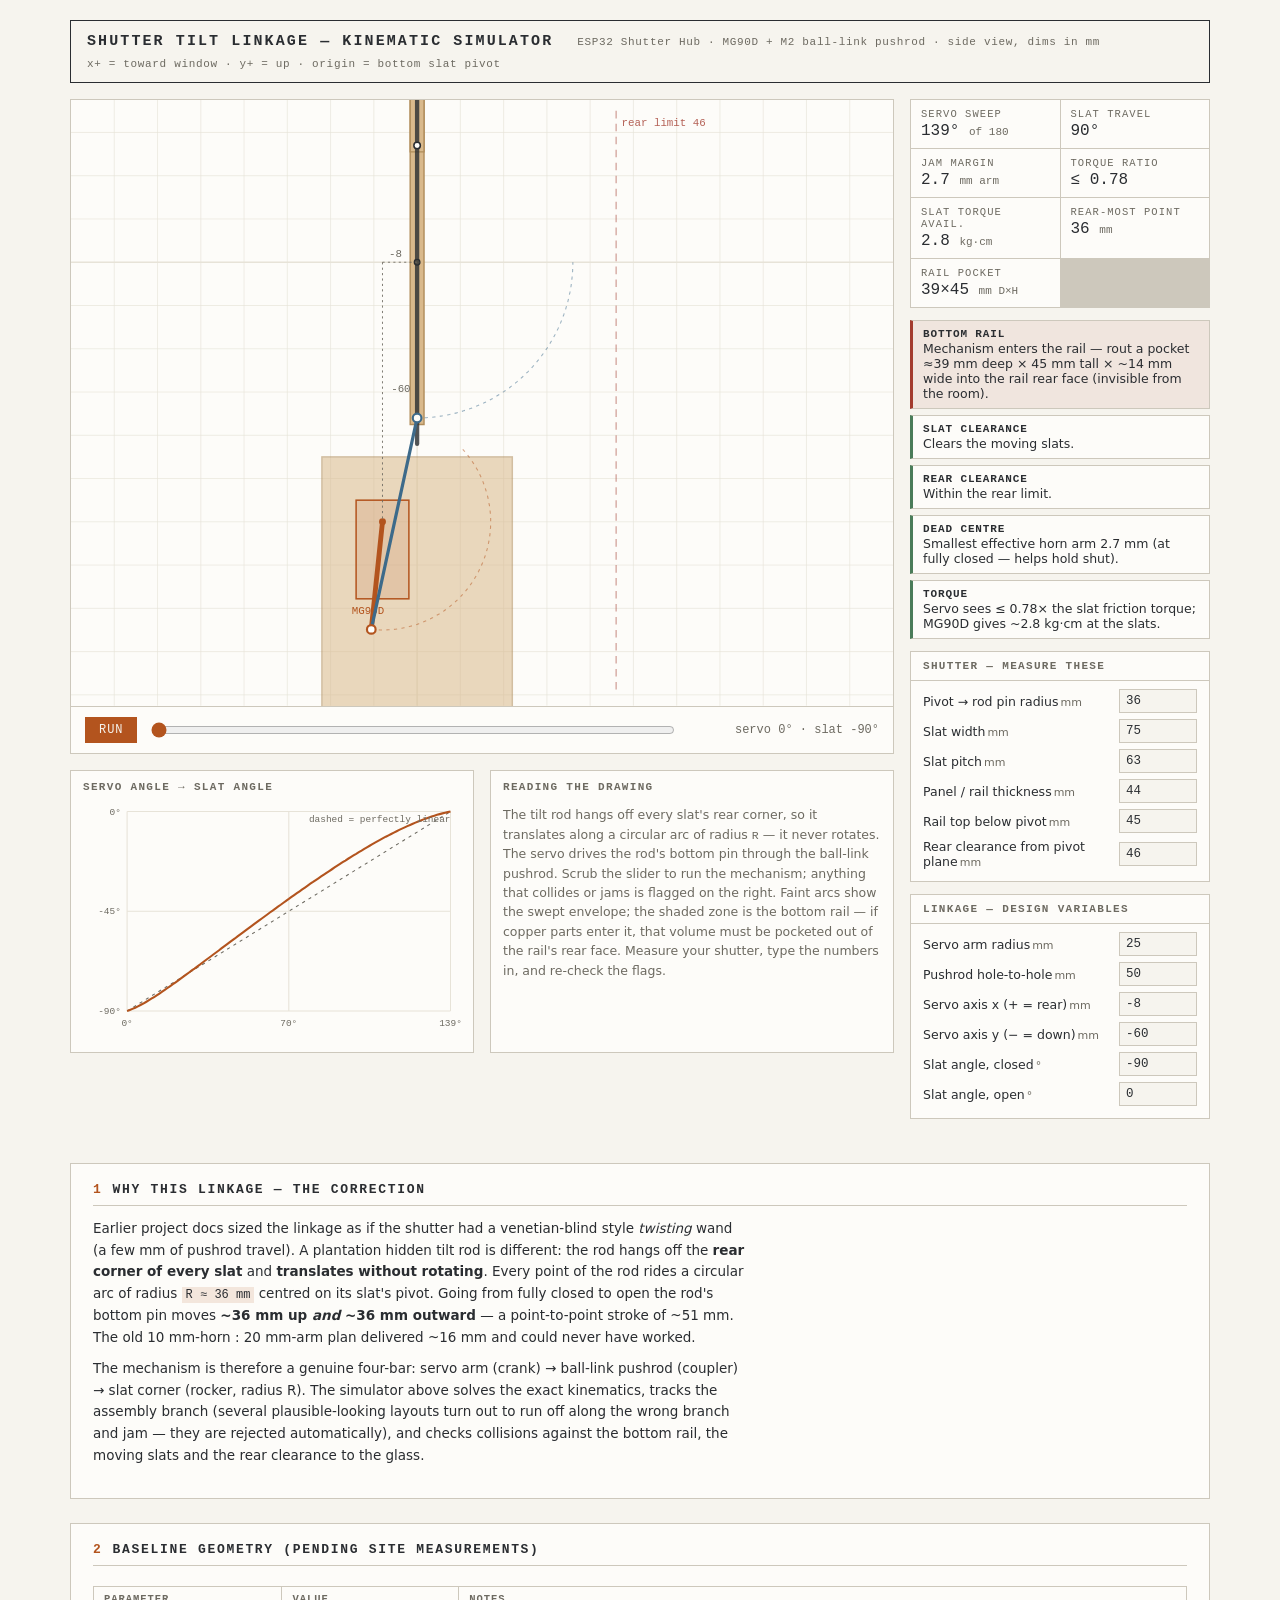
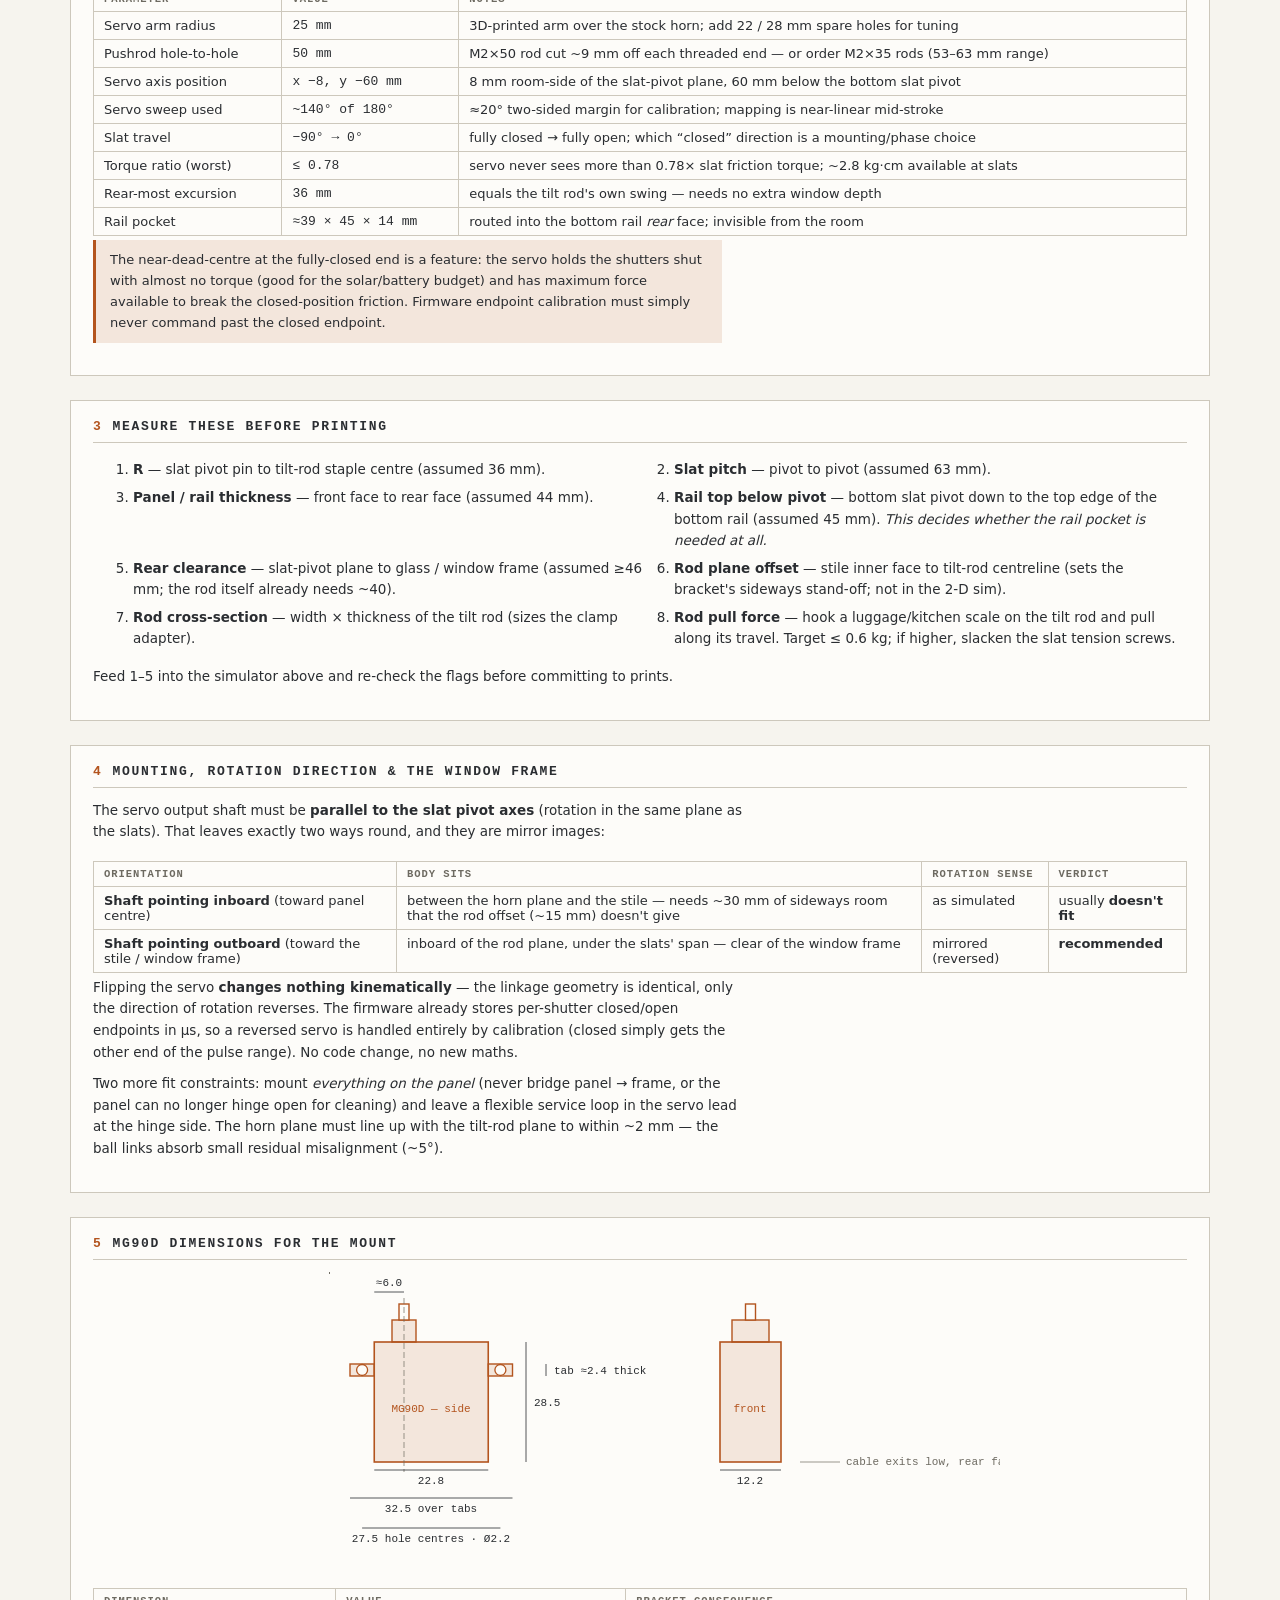
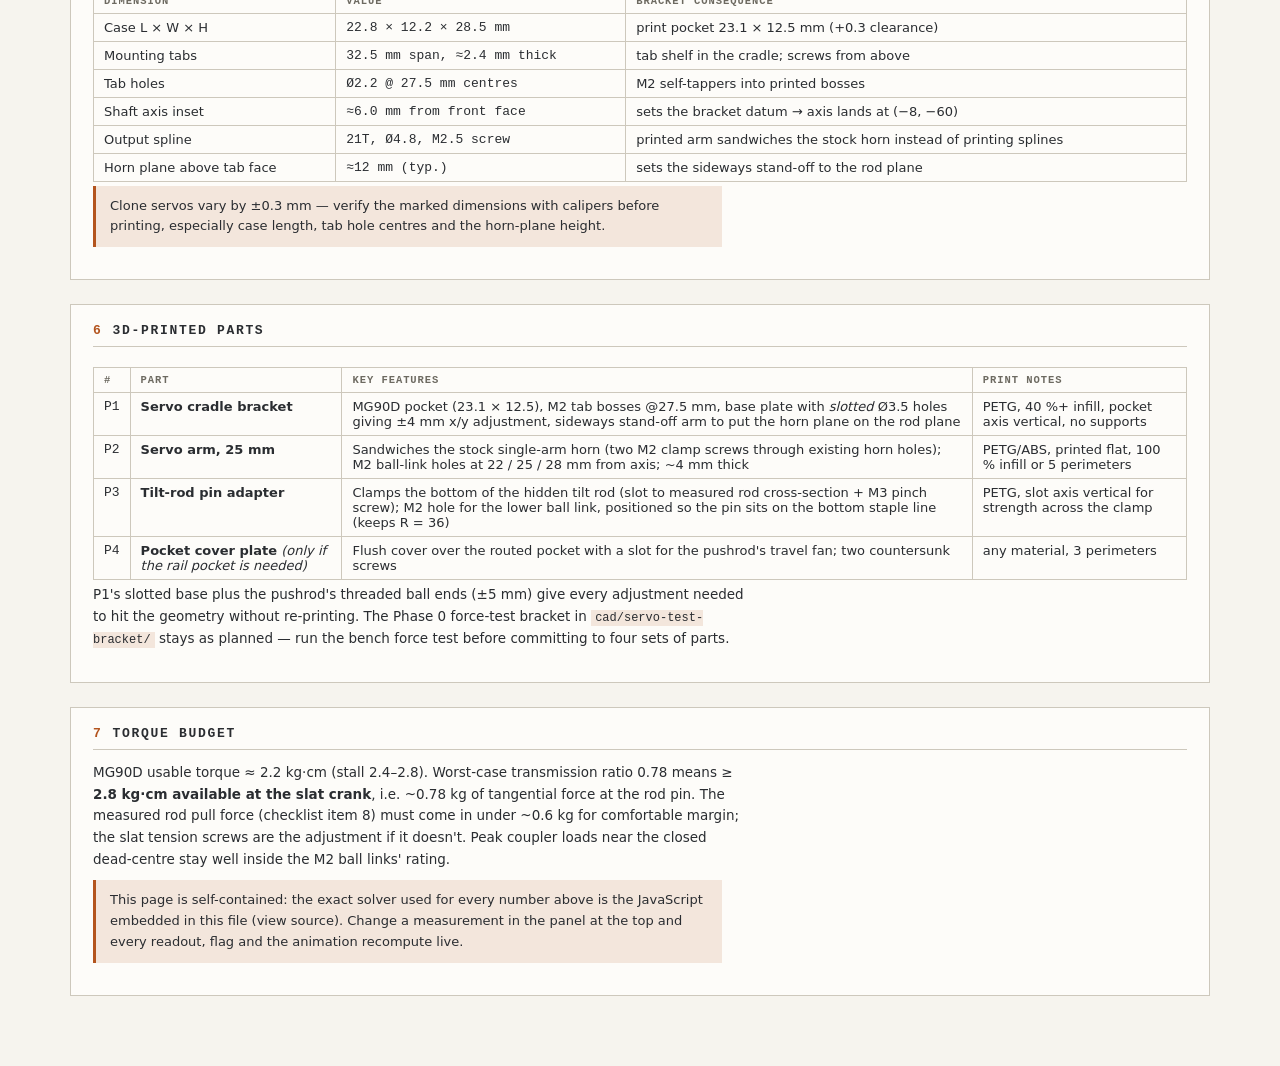
==== docs/tilt-linkage-design.html @ f0f729d5 "docs(mechanical): correct tilt-rod kinematics; add interactive linkage design doc The hidden tilt ro" ====
<!DOCTYPE html>
<html lang="en">
<head>
<meta name="viewport" content="width=device-width, initial-scale=1">
<meta charset="utf-8">
<title>Shutter tilt linkage — design & simulator</title>
<style>
  :root {
    --paper: #f6f4ee; --panel: #fdfcf9; --ink: #2a2d31; --line: #cdc8bc;
    --grid: #e7e3d8; --muted: #6d6a61; --accent: #b3541e; --accent-soft: #b3541e22;
    --steel: #3d6a8a; --ok: #4a7c59; --warn: #a33b2e; --warn-bg: #a33b2e14;
    --wood: #d9b98c; --wood-edge: #b08d5b; --keepout: #a33b2e0f;
    --mono: "Cascadia Code", Consolas, "SF Mono", Menlo, monospace;
    --sans: "Segoe UI", system-ui, -apple-system, sans-serif;
  }
  @media (prefers-color-scheme: dark) {
    :root {
      --paper: #17191d; --panel: #1e2126; --ink: #d8dbde; --line: #3a3e45;
      --grid: #24272d; --muted: #8b8f96; --accent: #e0784a; --accent-soft: #e0784a26;
      --steel: #7aa7c7; --ok: #7cb08a; --warn: #d97663; --warn-bg: #d9766318;
      --wood: #8a6f4d; --wood-edge: #6b5439; --keepout: #d9766314;
    }
  }
  :root[data-theme="dark"] {
    --paper: #17191d; --panel: #1e2126; --ink: #d8dbde; --line: #3a3e45;
    --grid: #24272d; --muted: #8b8f96; --accent: #e0784a; --accent-soft: #e0784a26;
    --steel: #7aa7c7; --ok: #7cb08a; --warn: #d97663; --warn-bg: #d9766318;
    --wood: #8a6f4d; --wood-edge: #6b5439; --keepout: #d9766314;
  }
  :root[data-theme="light"] {
    --paper: #f6f4ee; --panel: #fdfcf9; --ink: #2a2d31; --line: #cdc8bc;
    --grid: #e7e3d8; --muted: #6d6a61; --accent: #b3541e; --accent-soft: #b3541e22;
    --steel: #3d6a8a; --ok: #4a7c59; --warn: #a33b2e; --warn-bg: #a33b2e14;
    --wood: #d9b98c; --wood-edge: #b08d5b; --keepout: #a33b2e0f;
  }
  * { box-sizing: border-box; }
  body { background: var(--paper); color: var(--ink); font-family: var(--sans); margin: 0; }
  .sheet { max-width: 1180px; margin: 0 auto; padding: 20px 20px 48px; }
  header.titleblock {
    display: flex; flex-wrap: wrap; gap: 8px 24px; align-items: baseline;
    border: 1.5px solid var(--ink); padding: 12px 16px; margin-bottom: 16px;
  }
  header.titleblock h1 {
    font-family: var(--mono); font-size: 15px; letter-spacing: .14em;
    text-transform: uppercase; margin: 0; font-weight: 600;
  }
  header.titleblock .meta { font-family: var(--mono); font-size: 11px; color: var(--muted); letter-spacing: .06em; }
  .workspace { display: grid; grid-template-columns: minmax(0,1fr) 300px; gap: 16px; }
  @media (max-width: 900px) { .workspace { grid-template-columns: 1fr; } }
  .drawing-card { border: 1px solid var(--line); background: var(--panel); }
  .drawing-wrap { overflow-x: auto; }
  svg.drawing { display: block; width: 100%; height: auto; }
  .scrub {
    display: flex; align-items: center; gap: 12px; padding: 10px 14px;
    border-top: 1px solid var(--line); font-family: var(--mono); font-size: 12px;
  }
  .scrub input[type=range] { flex: 1; accent-color: var(--accent); min-width: 120px; }
  .scrub .pos { min-width: 190px; text-align: right; font-variant-numeric: tabular-nums; color: var(--muted); }
  button.play {
    font-family: var(--mono); font-size: 12px; letter-spacing: .08em; text-transform: uppercase;
    background: var(--accent); color: var(--paper); border: none; padding: 6px 14px; cursor: pointer;
  }
  button.play:focus-visible, input:focus-visible { outline: 2px solid var(--steel); outline-offset: 2px; }
  aside .group { border: 1px solid var(--line); background: var(--panel); margin-bottom: 12px; }
  aside .group h2 {
    font-family: var(--mono); font-size: 11px; letter-spacing: .12em; text-transform: uppercase;
    margin: 0; padding: 8px 12px; border-bottom: 1px solid var(--line); color: var(--muted); font-weight: 600;
  }
  .fields { padding: 8px 12px 12px; display: grid; grid-template-columns: 1fr 78px; gap: 6px 10px; align-items: center; }
  .fields label { font-size: 12.5px; }
  .fields .u { color: var(--muted); font-size: 11px; margin-left: 2px; }
  .fields input {
    font-family: var(--mono); font-size: 12.5px; font-variant-numeric: tabular-nums;
    background: var(--paper); color: var(--ink); border: 1px solid var(--line);
    padding: 4px 6px; width: 100%;
  }
  .readouts { display: grid; grid-template-columns: 1fr 1fr; gap: 1px; background: var(--line); border: 1px solid var(--line); margin-bottom: 12px; }
  .readouts .cell { background: var(--panel); padding: 8px 10px; }
  .readouts .k { font-size: 10.5px; letter-spacing: .1em; text-transform: uppercase; color: var(--muted); font-family: var(--mono); }
  .readouts .v { font-family: var(--mono); font-size: 16px; font-variant-numeric: tabular-nums; margin-top: 2px; }
  .readouts .v small { font-size: 11px; color: var(--muted); }
  .flags { margin: 0 0 12px; padding: 0; list-style: none; display: flex; flex-direction: column; gap: 6px; }
  .flags li {
    font-size: 12.5px; padding: 7px 10px; border-left: 3px solid var(--ok);
    background: var(--panel); border-top: 1px solid var(--line); border-right: 1px solid var(--line); border-bottom: 1px solid var(--line);
  }
  .flags li.bad { border-left-color: var(--warn); background: var(--warn-bg); }
  .flags li b { font-family: var(--mono); font-size: 11px; letter-spacing: .08em; text-transform: uppercase; display: block; margin-bottom: 1px; }
  .below { display: grid; grid-template-columns: minmax(0,1fr) minmax(0,1fr); gap: 16px; margin-top: 16px; }
  @media (max-width: 900px) { .below { grid-template-columns: 1fr; } }
  .plot-card { border: 1px solid var(--line); background: var(--panel); padding: 10px 12px; }
  .plot-card h2 { font-family: var(--mono); font-size: 11px; letter-spacing: .12em; text-transform: uppercase; color: var(--muted); margin: 0 0 8px; font-weight: 600; }
  .plot-card svg { display: block; width: 100%; height: auto; }
  .note { font-size: 12.5px; color: var(--muted); line-height: 1.55; max-width: 65ch; }
  .note code { font-family: var(--mono); font-size: 11.5px; }
  @media (prefers-reduced-motion: reduce) { button.play { display: none; } }
  .doc { margin-top: 32px; display: grid; gap: 24px; }
  .doc section { border: 1px solid var(--line); background: var(--panel); padding: 18px 22px 22px; }
  .doc h2 {
    font-family: var(--mono); font-size: 13px; letter-spacing: .13em; text-transform: uppercase;
    font-weight: 600; margin: 0 0 12px; padding-bottom: 8px; border-bottom: 1px solid var(--line);
  }
  .doc h2 .no { color: var(--accent); margin-right: 10px; }
  .doc p, .doc li { font-size: 13.5px; line-height: 1.6; max-width: 76ch; }
  .doc p { margin: 0 0 10px; }
  .doc code { font-family: var(--mono); font-size: 12px; background: var(--accent-soft); padding: 1px 4px; }
  .doc table { border-collapse: collapse; font-size: 13px; margin: 8px 0 4px; width: 100%; }
  .doc .tblwrap { overflow-x: auto; }
  .doc th, .doc td { border: 1px solid var(--line); padding: 6px 10px; text-align: left; vertical-align: top; }
  .doc th { font-family: var(--mono); font-size: 10.5px; letter-spacing: .09em; text-transform: uppercase; color: var(--muted); font-weight: 600; }
  .doc td.num, .doc td .num { font-family: var(--mono); font-variant-numeric: tabular-nums; white-space: nowrap; }
  .doc .dim-svg { max-width: 720px; margin: 8px auto; }
  .doc .dim-svg svg { width: 100%; height: auto; display: block; }
  .doc .callout { border-left: 3px solid var(--accent); background: var(--accent-soft); padding: 10px 14px; font-size: 13px; max-width: 76ch; }
  .cols2 { display: grid; grid-template-columns: 1fr 1fr; gap: 6px 28px; }
  @media (max-width: 760px) { .cols2 { grid-template-columns: 1fr; } }
</style>
</head>
<body>


<div class="sheet">
  <header class="titleblock">
    <h1>Shutter tilt linkage — kinematic simulator</h1>
    <span class="meta">ESP32 Shutter Hub · MG90D + M2 ball-link pushrod · side view, dims in mm</span>
    <span class="meta">x+ = toward window · y+ = up · origin = bottom slat pivot</span>
  </header>

  <div class="workspace">
    <div>
      <div class="drawing-card">
        <div class="drawing-wrap"><svg id="dwg" class="drawing" viewBox="0 0 760 560" role="img" aria-label="Side view of shutter slats, tilt rod, servo and pushrod linkage"></svg></div>
        <div class="scrub">
          <button class="play" id="playBtn" type="button">Run</button>
          <input type="range" id="scrub" min="0" max="120" value="0" step="1" aria-label="Servo position">
          <span class="pos" id="posLabel">—</span>
        </div>
      </div>
      <div class="below">
        <div class="plot-card">
          <h2>Servo angle → slat angle</h2>
          <svg id="plot" viewBox="0 0 360 230"></svg>
        </div>
        <div class="plot-card">
          <h2>Reading the drawing</h2>
          <p class="note">
            The tilt rod hangs off every slat's rear corner, so it translates along a circular arc of
            radius <code>R</code> — it never rotates. The servo drives the rod's bottom pin through the
            ball-link pushrod. Scrub the slider to run the mechanism; anything that collides or jams
            is flagged on the right. Faint arcs show the swept envelope; the shaded zone is the
            bottom rail — if copper parts enter it, that volume must be pocketed out of the rail's
            rear face. Measure your shutter, type the numbers in, and re-check the flags.
          </p>
        </div>
      </div>
    </div>

    <aside>
      <div class="readouts" id="readouts"></div>
      <ul class="flags" id="flags"></ul>
      <div class="group">
        <h2>Shutter — measure these</h2>
        <div class="fields" id="shutterFields"></div>
      </div>
      <div class="group">
        <h2>Linkage — design variables</h2>
        <div class="fields" id="linkFields"></div>
      </div>
    </aside>
  </div>

  <div class="doc">
    <section>
      <h2><span class="no">1</span>Why this linkage — the correction</h2>
      <p>
        Earlier project docs sized the linkage as if the shutter had a venetian-blind style
        <em>twisting</em> wand (a few mm of pushrod travel). A plantation hidden tilt rod is different:
        the rod hangs off the <strong>rear corner of every slat</strong> and <strong>translates without
        rotating</strong>. Every point of the rod rides a circular arc of radius
        <code>R ≈ 36&nbsp;mm</code> centred on its slat's pivot. Going from fully closed to open the
        rod's bottom pin moves <strong>~36&nbsp;mm up <em>and</em> ~36&nbsp;mm outward</strong> — a
        point-to-point stroke of ~51&nbsp;mm. The old 10&nbsp;mm-horn : 20&nbsp;mm-arm plan delivered
        ~16&nbsp;mm and could never have worked.
      </p>
      <p>
        The mechanism is therefore a genuine four-bar: servo arm (crank) → ball-link pushrod
        (coupler) → slat corner (rocker, radius R). The simulator above solves the exact kinematics,
        tracks the assembly branch (several plausible-looking layouts turn out to run off along the
        wrong branch and jam — they are rejected automatically), and checks collisions against the
        bottom rail, the moving slats and the rear clearance to the glass.
      </p>
    </section>

    <section>
      <h2><span class="no">2</span>Baseline geometry (pending site measurements)</h2>
      <div class="tblwrap"><table>
        <tr><th>Parameter</th><th>Value</th><th>Notes</th></tr>
        <tr><td>Servo arm radius</td><td class="num">25 mm</td><td>3D-printed arm over the stock horn; add 22 / 28 mm spare holes for tuning</td></tr>
        <tr><td>Pushrod hole-to-hole</td><td class="num">50 mm</td><td>M2×50 rod cut ~9 mm off each threaded end — or order M2×35 rods (53–63 mm range)</td></tr>
        <tr><td>Servo axis position</td><td class="num">x −8, y −60 mm</td><td>8 mm room-side of the slat-pivot plane, 60 mm below the bottom slat pivot</td></tr>
        <tr><td>Servo sweep used</td><td class="num">~140° of 180°</td><td>≈20° two-sided margin for calibration; mapping is near-linear mid-stroke</td></tr>
        <tr><td>Slat travel</td><td class="num">−90° → 0°</td><td>fully closed → fully open; which “closed” direction is a mounting/phase choice</td></tr>
        <tr><td>Torque ratio (worst)</td><td class="num">≤ 0.78</td><td>servo never sees more than 0.78× slat friction torque; ~2.8 kg·cm available at slats</td></tr>
        <tr><td>Rear-most excursion</td><td class="num">36 mm</td><td>equals the tilt rod's own swing — needs no extra window depth</td></tr>
        <tr><td>Rail pocket</td><td class="num">≈39 × 45 × 14 mm</td><td>routed into the bottom rail <em>rear</em> face; invisible from the room</td></tr>
      </table></div>
      <p class="callout">
        The near-dead-centre at the fully-closed end is a feature: the servo holds the shutters shut
        with almost no torque (good for the solar/battery budget) and has maximum force available to
        break the closed-position friction. Firmware endpoint calibration must simply never command
        past the closed endpoint.
      </p>
    </section>

    <section>
      <h2><span class="no">3</span>Measure these before printing</h2>
      <ol class="cols2">
        <li><strong>R</strong> — slat pivot pin to tilt-rod staple centre (assumed 36 mm).</li>
        <li><strong>Slat pitch</strong> — pivot to pivot (assumed 63 mm).</li>
        <li><strong>Panel / rail thickness</strong> — front face to rear face (assumed 44 mm).</li>
        <li><strong>Rail top below pivot</strong> — bottom slat pivot down to the top edge of the bottom rail (assumed 45 mm). <em>This decides whether the rail pocket is needed at all.</em></li>
        <li><strong>Rear clearance</strong> — slat-pivot plane to glass / window frame (assumed ≥46 mm; the rod itself already needs ~40).</li>
        <li><strong>Rod plane offset</strong> — stile inner face to tilt-rod centreline (sets the bracket's sideways stand-off; not in the 2-D sim).</li>
        <li><strong>Rod cross-section</strong> — width × thickness of the tilt rod (sizes the clamp adapter).</li>
        <li><strong>Rod pull force</strong> — hook a luggage/kitchen scale on the tilt rod and pull along its travel. Target ≤ 0.6 kg; if higher, slacken the slat tension screws.</li>
      </ol>
      <p>Feed 1–5 into the simulator above and re-check the flags before committing to prints.</p>
    </section>

    <section>
      <h2><span class="no">4</span>Mounting, rotation direction &amp; the window frame</h2>
      <p>
        The servo output shaft must be <strong>parallel to the slat pivot axes</strong> (rotation in
        the same plane as the slats). That leaves exactly two ways round, and they are mirror images:
      </p>
      <div class="tblwrap"><table>
        <tr><th>Orientation</th><th>Body sits</th><th>Rotation sense</th><th>Verdict</th></tr>
        <tr><td><strong>Shaft pointing inboard</strong> (toward panel centre)</td>
            <td>between the horn plane and the stile — needs ~30 mm of sideways room that the rod offset (~15 mm) doesn't give</td>
            <td>as simulated</td><td>usually <strong>doesn't fit</strong></td></tr>
        <tr><td><strong>Shaft pointing outboard</strong> (toward the stile / window frame)</td>
            <td>inboard of the rod plane, under the slats' span — clear of the window frame</td>
            <td>mirrored (reversed)</td><td><strong>recommended</strong></td></tr>
      </table></div>
      <p>
        Flipping the servo <strong>changes nothing kinematically</strong> — the linkage geometry is
        identical, only the direction of rotation reverses. The firmware already stores per-shutter
        closed/open endpoints in µs, so a reversed servo is handled entirely by calibration (closed
        simply gets the other end of the pulse range). No code change, no new maths.
      </p>
      <p>
        Two more fit constraints: mount <em>everything on the panel</em> (never bridge panel → frame,
        or the panel can no longer hinge open for cleaning) and leave a flexible service loop in the
        servo lead at the hinge side. The horn plane must line up with the tilt-rod plane to within
        ~2 mm — the ball links absorb small residual misalignment (~5°).
      </p>
    </section>

    <section>
      <h2><span class="no">5</span>MG90D dimensions for the mount</h2>
      <div class="dim-svg">
      <svg viewBox="0 0 720 300" role="img" aria-label="Dimensioned drawing of MG90D micro servo, side and front elevations">
        <g font-family="var(--mono)" font-size="11" fill="var(--ink)">
          <!-- side elevation -->
          <g transform="translate(70,40)">
            <rect x="24.25" y="30" width="114" height="120" fill="var(--accent-soft)" stroke="var(--accent)" stroke-width="1.6"/>
            <rect x="0"  y="52" width="24.25" height="12" fill="var(--accent-soft)" stroke="var(--accent)" stroke-width="1.4"/>
            <rect x="138.25" y="52" width="24.25" height="12" fill="var(--accent-soft)" stroke="var(--accent)" stroke-width="1.4"/>
            <circle cx="12.1" cy="58" r="5.5" fill="var(--panel)" stroke="var(--accent)" stroke-width="1.3"/>
            <circle cx="150.4" cy="58" r="5.5" fill="var(--panel)" stroke="var(--accent)" stroke-width="1.3"/>
            <rect x="42" y="8" width="24" height="22" fill="var(--accent-soft)" stroke="var(--accent)" stroke-width="1.4"/>
            <rect x="49" y="-8" width="10" height="16" fill="var(--panel)" stroke="var(--accent)" stroke-width="1.4"/>
            <line x1="54" y1="-14" x2="54" y2="160" stroke="var(--muted)" stroke-width=".7" stroke-dasharray="6 3"/>
            <line x1="24.25" y1="158" x2="138.25" y2="158" stroke="var(--ink)" stroke-width=".8"/>
            <text x="81" y="172" text-anchor="middle">22.8</text>
            <line x1="0" y1="186" x2="162.5" y2="186" stroke="var(--ink)" stroke-width=".8"/>
            <text x="81" y="200" text-anchor="middle">32.5 over tabs</text>
            <line x1="12.1" y1="216" x2="150.4" y2="216" stroke="var(--ink)" stroke-width=".8"/>
            <text x="81" y="230" text-anchor="middle">27.5 hole centres · Ø2.2</text>
            <line x1="24.25" y1="-20" x2="54" y2="-20" stroke="var(--ink)" stroke-width=".8"/>
            <text x="39" y="-26" text-anchor="middle">≈6.0</text>
            <line x1="176" y1="30" x2="176" y2="150" stroke="var(--ink)" stroke-width=".8"/>
            <text x="184" y="94">28.5</text>
            <line x1="196" y1="52" x2="196" y2="64" stroke="var(--ink)" stroke-width=".8"/>
            <text x="204" y="62">tab ≈2.4 thick</text>
            <text x="81" y="100" text-anchor="middle" fill="var(--accent)">MG90D — side</text>
            <text x="54" y="-40" text-anchor="middle" fill="var(--muted)">21T spline Ø4.8 · M2.5 horn screw</text>
          </g>
          <!-- front elevation -->
          <g transform="translate(440,40)">
            <rect x="0" y="30" width="61" height="120" fill="var(--accent-soft)" stroke="var(--accent)" stroke-width="1.6"/>
            <rect x="12" y="8" width="37" height="22" fill="var(--accent-soft)" stroke="var(--accent)" stroke-width="1.4"/>
            <rect x="25.5" y="-8" width="10" height="16" fill="var(--panel)" stroke="var(--accent)" stroke-width="1.4"/>
            <line x1="0" y1="158" x2="61" y2="158" stroke="var(--ink)" stroke-width=".8"/>
            <text x="30" y="172" text-anchor="middle">12.2</text>
            <text x="30" y="100" text-anchor="middle" fill="var(--accent)">front</text>
            <line x1="80" y1="150" x2="120" y2="150" stroke="var(--muted)" stroke-width=".7"/>
            <text x="126" y="153" fill="var(--muted)">cable exits low, rear face</text>
          </g>
        </g>
      </svg>
      </div>
      <div class="tblwrap"><table>
        <tr><th>Dimension</th><th>Value</th><th>Bracket consequence</th></tr>
        <tr><td>Case L × W × H</td><td class="num">22.8 × 12.2 × 28.5 mm</td><td>print pocket 23.1 × 12.5 mm (+0.3 clearance)</td></tr>
        <tr><td>Mounting tabs</td><td class="num">32.5 mm span, ≈2.4 mm thick</td><td>tab shelf in the cradle; screws from above</td></tr>
        <tr><td>Tab holes</td><td class="num">Ø2.2 @ 27.5 mm centres</td><td>M2 self-tappers into printed bosses</td></tr>
        <tr><td>Shaft axis inset</td><td class="num">≈6.0 mm from front face</td><td>sets the bracket datum → axis lands at (−8, −60)</td></tr>
        <tr><td>Output spline</td><td class="num">21T, Ø4.8, M2.5 screw</td><td>printed arm sandwiches the stock horn instead of printing splines</td></tr>
        <tr><td>Horn plane above tab face</td><td class="num">≈12 mm (typ.)</td><td>sets the sideways stand-off to the rod plane</td></tr>
      </table></div>
      <p class="callout">
        Clone servos vary by ±0.3 mm — verify the marked dimensions with calipers before printing,
        especially case length, tab hole centres and the horn-plane height.
      </p>
    </section>

    <section>
      <h2><span class="no">6</span>3D-printed parts</h2>
      <div class="tblwrap"><table>
        <tr><th>#</th><th>Part</th><th>Key features</th><th>Print notes</th></tr>
        <tr><td class="num">P1</td><td><strong>Servo cradle bracket</strong></td>
            <td>MG90D pocket (23.1 × 12.5), M2 tab bosses @27.5 mm, base plate with <em>slotted</em> Ø3.5 holes giving ±4 mm x/y adjustment, sideways stand-off arm to put the horn plane on the rod plane</td>
            <td>PETG, 40 %+ infill, pocket axis vertical, no supports</td></tr>
        <tr><td class="num">P2</td><td><strong>Servo arm, 25 mm</strong></td>
            <td>Sandwiches the stock single-arm horn (two M2 clamp screws through existing horn holes); M2 ball-link holes at 22 / 25 / 28 mm from axis; ~4 mm thick</td>
            <td>PETG/ABS, printed flat, 100 % infill or 5 perimeters</td></tr>
        <tr><td class="num">P3</td><td><strong>Tilt-rod pin adapter</strong></td>
            <td>Clamps the bottom of the hidden tilt rod (slot to measured rod cross-section + M3 pinch screw); M2 hole for the lower ball link, positioned so the pin sits on the bottom staple line (keeps R = 36)</td>
            <td>PETG, slot axis vertical for strength across the clamp</td></tr>
        <tr><td class="num">P4</td><td><strong>Pocket cover plate</strong> <em>(only if the rail pocket is needed)</em></td>
            <td>Flush cover over the routed pocket with a slot for the pushrod's travel fan; two countersunk screws</td>
            <td>any material, 3 perimeters</td></tr>
      </table></div>
      <p>
        P1's slotted base plus the pushrod's threaded ball ends (±5 mm) give every adjustment needed
        to hit the geometry without re-printing. The Phase 0 force-test bracket in
        <code>cad/servo-test-bracket/</code> stays as planned — run the bench force test before
        committing to four sets of parts.
      </p>
    </section>

    <section>
      <h2><span class="no">7</span>Torque budget</h2>
      <p>
        MG90D usable torque ≈ 2.2 kg·cm (stall 2.4–2.8). Worst-case transmission ratio 0.78 means
        ≥ <strong>2.8 kg·cm available at the slat crank</strong>, i.e. ~0.78 kg of tangential force
        at the rod pin. The measured rod pull force (checklist item 8) must come in under
        ~0.6 kg for comfortable margin; the slat tension screws are the adjustment if it doesn't.
        Peak coupler loads near the closed dead-centre stay well inside the M2 ball links' rating.
      </p>
      <p class="callout">
        This page is self-contained: the exact solver used for every number above is the JavaScript
        embedded in this file (view source). Change a measurement in the panel at the top and every
        readout, flag and the animation recompute live.
      </p>
    </section>
  </div>
</div>

<script>
'use strict';
const P = {
  R: 36, slatW: 75, pitch: 63, panelT: 44, railTop: 45, rearClear: 46,
  armR: 25, rodL: 50, Sx: -8, Sy: -60, closedDeg: -90, openDeg: 0,
};
const SHUTTER_FIELDS = [
  ['R','Pivot → rod pin radius','mm'], ['slatW','Slat width','mm'], ['pitch','Slat pitch','mm'],
  ['panelT','Panel / rail thickness','mm'], ['railTop','Rail top below pivot','mm'],
  ['rearClear','Rear clearance from pivot plane','mm'],
];
const LINK_FIELDS = [
  ['armR','Servo arm radius','mm'], ['rodL','Pushrod hole-to-hole','mm'],
  ['Sx','Servo axis x (+ = rear)','mm'], ['Sy','Servo axis y (− = down)','mm'],
  ['closedDeg','Slat angle, closed','°'], ['openDeg','Slat angle, open','°'],
];
const N = 121, D2R = Math.PI/180, R2D = 180/Math.PI;
const SERVO_TORQUE = 2.2; // kg·cm usable (MG90D ~2.4-2.8 stall)

function circInt(c0, r0, c1, r1) {
  const dx = c1[0]-c0[0], dy = c1[1]-c0[1], d = Math.hypot(dx, dy);
  if (d < 1e-9 || d > r0+r1 || d < Math.abs(r0-r1)) return [];
  const a = (r0*r0 - r1*r1 + d*d) / (2*d), h2 = r0*r0 - a*a;
  if (h2 < 0) return [];
  const h = Math.sqrt(h2), mx = c0[0]+a*dx/d, my = c0[1]+a*dy/d;
  return [[mx+h*dy/d, my-h*dx/d], [mx-h*dy/d, my+h*dx/d]];
}
function segPt(a, b, p) {
  const vx = b[0]-a[0], vy = b[1]-a[1], L2 = vx*vx+vy*vy;
  if (!L2) return Math.hypot(p[0]-a[0], p[1]-a[1]);
  const t = Math.max(0, Math.min(1, ((p[0]-a[0])*vx+(p[1]-a[1])*vy)/L2));
  return Math.hypot(p[0]-a[0]-t*vx, p[1]-a[1]-t*vy);
}
function segSeg(p1, p2, p3, p4) {
  const ccw = (a,b,c) => (c[1]-a[1])*(b[0]-a[0]) > (b[1]-a[1])*(c[0]-a[0]);
  if (ccw(p1,p3,p4) !== ccw(p2,p3,p4) && ccw(p1,p2,p3) !== ccw(p1,p2,p4)) return 0;
  return Math.min(segPt(p1,p2,p3), segPt(p1,p2,p4), segPt(p3,p4,p1), segPt(p3,p4,p2));
}
function segRail(a, b) { // distance from segment to solid rail box (0 = inside/through)
  const x0 = -P.panelT/2, x1 = P.panelT/2, y1 = -P.railTop, y0 = y1 - 200;
  const inside = p => p[0] >= x0 && p[0] <= x1 && p[1] >= y0 && p[1] <= y1;
  if (inside(a) || inside(b)) return 0;
  const c = [[x0,y0],[x1,y0],[x1,y1],[x0,y1]];
  let d = 1e9;
  for (let i = 0; i < 4; i++) d = Math.min(d, segSeg(a, b, c[i], c[(i+1)%4]));
  return d;
}
const pinAt = t => [P.R*Math.cos(t), P.R*Math.sin(t)];

function march(a1, sweep, dir) {
  // Walk the horn through its sweep, tracking the coupler's assembly branch.
  const S = [P.Sx, P.Sy], tc = P.closedDeg*D2R;
  let prev = pinAt(tc);
  const st = { rows: [], ok: true, fail: null, minArmH: 1e9, maxRatio: 0,
               env: {x0: 1e9, x1: -1e9, y0: 1e9, y1: -1e9}, railHit: false, slatHit: false, rearHit: false };
  for (let i = 0; i < N; i++) {
    const phi = a1 + dir*sweep*i/(N-1);
    const H = [S[0]+P.armR*Math.cos(phi), S[1]+P.armR*Math.sin(phi)];
    const sols = circInt([0,0], P.R, H, P.rodL);
    if (!sols.length) { st.ok = false; st.fail = 'assembly'; break; }
    const Pn = sols.reduce((b,q) => (q[0]-prev[0])**2+(q[1]-prev[1])**2 < (b[0]-prev[0])**2+(b[1]-prev[1])**2 ? q : b);
    prev = Pn;
    const th = Math.atan2(Pn[1], Pn[0]);
    let ux = Pn[0]-H[0], uy = Pn[1]-H[1]; const ul = Math.hypot(ux,uy); ux/=ul; uy/=ul;
    const armH = Math.abs((H[0]-S[0])*uy - (H[1]-S[1])*ux);
    const armC = Math.abs(Pn[0]*uy - Pn[1]*ux);
    st.minArmH = Math.min(st.minArmH, armH);
    if (armC > 2) st.maxRatio = Math.max(st.maxRatio, armH/armC);
    // instantaneous collisions (bottom slat + rail + rear limit)
    const sd = [Math.cos(th), Math.sin(th)], hw = P.slatW/2 + 1.5;
    const sa = [-hw*sd[0], -hw*sd[1]], sb = [hw*sd[0], hw*sd[1]];
    if (segSeg(S, H, sa, sb) < 5) st.slatHit = true;
    const drs = segSeg(H, Pn, sa, sb);
    if (drs < 3.5 && Math.hypot(Pn[0]-sb[0], Pn[1]-sb[1]) > 14) st.slatHit = true;
    if (segRail(S, H) < 2 || segRail(H, Pn) < 2) st.railHit = true;
    if (Math.max(H[0], Pn[0]) > P.rearClear) st.rearHit = true;
    st.env.x0 = Math.min(st.env.x0, H[0]); st.env.x1 = Math.max(st.env.x1, H[0], Pn[0]);
    st.env.y0 = Math.min(st.env.y0, H[1]); st.env.y1 = Math.max(st.env.y1, H[1]);
    st.rows.push({phi, H, P: Pn, th, armH, armC});
  }
  if (st.ok) {
    const ths = st.rows.map(r => r.th);
    let mono = true;
    for (let i = 1; i < ths.length; i++) if ((ths[i]-ths[i-1]) * (ths[1]-ths[0]) <= 0) mono = false;
    st.mono = mono;
    st.travel = Math.abs(ths[ths.length-1] - ths[0]) * R2D;
    if (Math.abs(ths[ths.length-1] - P.openDeg*D2R) > 4*D2R) { st.ok = false; st.fail = 'branch'; }
    // does the mechanism (or servo body) breach the rail's FRONT wall? A rear-face
    // pocket can hide the mechanism, but it must leave ~7mm of front wall standing.
    const frontLimit = -(P.panelT/2 - 7);
    const bodyX0 = P.Sx - 6.1, bodyBelowRail = P.Sy + 5 < -P.railTop;
    st.frontHit = (st.env.y0 < -P.railTop && st.env.x0 < frontLimit) || (bodyBelowRail && bodyX0 < frontLimit);
    // pocket needed in the rail rear face (bounding the mechanism + servo body below rail top)
    if (st.railHit && !st.frontHit) {
      const x0 = Math.min(st.env.x0, bodyBelowRail ? bodyX0 : 1e9);
      const y0 = Math.min(st.env.y0, bodyBelowRail ? P.Sy - 23 : 1e9);
      st.pocket = { depth: P.panelT/2 - x0 + 3, height: -P.railTop - y0 + 5 };
    }
  }
  return st;
}
function solve() {
  const S = [P.Sx, P.Sy], PA = pinAt(P.closedDeg*D2R), PB = pinAt(P.openDeg*D2R);
  const HA = circInt(S, P.armR, PA, P.rodL), HB = circInt(S, P.armR, PB, P.rodL);
  if (!HA.length || !HB.length) return {ok: false, fail: HA.length ? 'open unreachable' : 'closed unreachable'};
  let best = null;
  for (const ha of HA) for (const hb of HB) for (const dir of [1,-1]) {
    const a1 = Math.atan2(ha[1]-S[1], ha[0]-S[0]), a2 = Math.atan2(hb[1]-S[1], hb[0]-S[0]);
    let sweep = (dir*(a2-a1)) % (2*Math.PI); if (sweep < 0) sweep += 2*Math.PI;
    if (sweep*R2D > 200) continue;
    const st = march(a1, sweep, dir);
    if (!st.ok) continue;
    st.a1 = a1; st.dir = dir; st.sweep = sweep;
    const score = (st.mono ? 1000 : 0) + Math.min(st.minArmH, 26) + 0.1*sweep*R2D
      - 10*Math.max(0, st.maxRatio - 0.85) - (st.slatHit ? 500 : 0) - (st.rearHit ? 200 : 0)
      - (st.frontHit ? 400 : 0);
    if (!best || score > best.score) { best = st; best.score = score; }
  }
  return best || {ok: false, fail: 'no continuous path from closed to open'};
}

// ---------- drawing ----------
const SC = 4.0, OX = 320, OY = 150; // world mm -> svg px, origin position
const px = p => [OX + p[0]*SC, OY - p[1]*SC];
function poly(pts, attrs) {
  return `<polyline points="${pts.map(p => px(p).map(v => v.toFixed(1)).join(',')).join(' ')}" ${attrs}/>`;
}
function drawScene(sol, idx) {
  const s = [];
  const row = sol.ok ? sol.rows[idx] : null;
  const th = row ? row.th : P.closedDeg*D2R;
  // grid
  for (let gx = -70; gx <= 100; gx += 10) { const [X] = px([gx,0]); s.push(`<line x1="${X}" y1="0" x2="${X}" y2="560" stroke="var(--grid)" stroke-width="${gx===0?1.2:0.6}"/>`); }
  for (let gy = -100; gy <= 90; gy += 10) { const [,Y] = px([0,gy]); s.push(`<line x1="0" y1="${Y}" x2="760" y2="${Y}" stroke="var(--grid)" stroke-width="${gy===0?1.2:0.6}"/>`); }
  // rear clearance limit + glass hint
  { const [X] = px([P.rearClear, 0]);
    s.push(`<line x1="${X}" y1="10" x2="${X}" y2="550" stroke="var(--warn)" stroke-width="1" stroke-dasharray="7 5" opacity=".55"/>`);
    s.push(`<text x="${X+5}" y="24" font-family="var(--mono)" font-size="10" fill="var(--warn)" opacity=".8">rear limit ${P.rearClear}</text>`); }
  // bottom rail (solid)
  { const a = px([-P.panelT/2, -P.railTop]), b = px([P.panelT/2, -P.railTop - 95]);
    s.push(`<rect x="${a[0]}" y="${a[1]}" width="${b[0]-a[0]}" height="${b[1]-a[1]}" fill="var(--wood)" stroke="var(--wood-edge)" stroke-width="1.4" opacity=".55"/>`);
    s.push(`<text x="${a[0]+6}" y="${b[1]-8}" font-family="var(--mono)" font-size="10" fill="var(--wood-edge)">BOTTOM RAIL</text>`); }
  // slats (3 shown) + pivots + rod pins
  const pins = [];
  for (let k = 0; k < 3; k++) {
    const c = [0, k*P.pitch], hw = P.slatW/2, dx = Math.cos(th), dy = Math.sin(th);
    const nx = -dy*1.6, ny = dx*1.6;
    const q = [[c[0]-hw*dx+nx, c[1]-hw*dy+ny],[c[0]+hw*dx+nx, c[1]+hw*dy+ny],[c[0]+hw*dx-nx, c[1]+hw*dy-ny],[c[0]-hw*dx-nx, c[1]-hw*dy-ny]];
    s.push(`<polygon points="${q.map(p => px(p).map(v => v.toFixed(1)).join(',')).join(' ')}" fill="var(--wood)" stroke="var(--wood-edge)" stroke-width="1.3"/>`);
    const cc = px(c); s.push(`<circle cx="${cc[0]}" cy="${cc[1]}" r="2.6" fill="none" stroke="var(--ink)" stroke-width="1.2"/>`);
    pins.push([c[0]+P.R*dx, c[1]+P.R*dy]);
  }
  // tilt rod through pins
  const rodTop = [pins[2][0], pins[2][1]+14], rodBot = [pins[0][0], pins[0][1]-6];
  s.push(poly([rodBot, rodTop], `stroke="var(--ink)" stroke-width="4" stroke-linecap="round" opacity=".8" fill="none"`));
  for (const pin of pins) { const c = px(pin); s.push(`<circle cx="${c[0]}" cy="${c[1]}" r="3" fill="var(--panel)" stroke="var(--ink)" stroke-width="1.4"/>`); }
  s.push(`<text x="${px(rodTop)[0]+7}" y="${px(rodTop)[1]+4}" font-family="var(--mono)" font-size="10" fill="var(--muted)">TILT ROD</text>`);
  if (sol.ok && row) {
    const S = [P.Sx, P.Sy];
    // swept envelopes (horn tip + pin arc)
    s.push(poly(sol.rows.map(r => r.H), `stroke="var(--accent)" stroke-width="1" stroke-dasharray="3 4" fill="none" opacity=".5"`));
    s.push(poly(sol.rows.map(r => r.P), `stroke="var(--steel)" stroke-width="1" stroke-dasharray="3 4" fill="none" opacity=".5"`));
    // servo body: rectangle below/around axis, drawn axis-centred for clarity
    { const a = px([S[0]-6.1, S[1]+5]), w = 12.2*SC, h = 22.8*SC;
      s.push(`<rect x="${a[0]}" y="${a[1]}" width="${w}" height="${h}" fill="var(--accent-soft)" stroke="var(--accent)" stroke-width="1.4"/>`);
      const c = px(S); s.push(`<circle cx="${c[0]}" cy="${c[1]}" r="3.2" fill="var(--accent)"/>`);
      s.push(`<text x="${a[0]-4}" y="${a[1]+h+14}" font-family="var(--mono)" font-size="10" fill="var(--accent)">MG90D</text>`); }
    // horn + pushrod + pin adapter
    s.push(poly([S, row.H], `stroke="var(--accent)" stroke-width="4.5" stroke-linecap="round" fill="none"`));
    s.push(poly([row.H, row.P], `stroke="var(--steel)" stroke-width="3" stroke-linecap="round" fill="none"`));
    for (const [pt, col] of [[row.H, 'var(--accent)'], [row.P, 'var(--steel)']]) {
      const c = px(pt); s.push(`<circle cx="${c[0]}" cy="${c[1]}" r="4" fill="var(--panel)" stroke="${col}" stroke-width="2"/>`);
    }
    // dimension callouts for servo axis
    const c = px(S), o = px([0,0]);
    s.push(`<line x1="${o[0]}" y1="${o[1]}" x2="${c[0]}" y2="${o[1]}" stroke="var(--muted)" stroke-width=".8" stroke-dasharray="2 3"/>`);
    s.push(`<line x1="${c[0]}" y1="${o[1]}" x2="${c[0]}" y2="${c[1]}" stroke="var(--muted)" stroke-width=".8" stroke-dasharray="2 3"/>`);
    s.push(`<text x="${c[0]+8}" y="${(o[1]+c[1])/2}" font-family="var(--mono)" font-size="10" fill="var(--muted)">${P.Sy}</text>`);
    s.push(`<text x="${(o[0]+c[0])/2-10}" y="${o[1]-5}" font-family="var(--mono)" font-size="10" fill="var(--muted)">${P.Sx}</text>`);
  } else {
    s.push(`<text x="380" y="280" text-anchor="middle" font-family="var(--mono)" font-size="13" fill="var(--warn)">NO VALID LINKAGE — ${sol.fail || ''}</text>`);
  }
  document.getElementById('dwg').innerHTML = s.join('');
}
function drawPlot(sol) {
  const el = document.getElementById('plot');
  if (!sol.ok) { el.innerHTML = ''; return; }
  const w = 360, h = 230, m = {l: 42, r: 10, t: 10, b: 30};
  const sw = sol.sweep*R2D;
  const xs = v => m.l + (w-m.l-m.r) * v/sw;
  const lo = Math.min(P.closedDeg, P.openDeg), hi = Math.max(P.closedDeg, P.openDeg);
  const ys = v => h-m.b - (h-m.t-m.b) * (v-lo)/(hi-lo);
  const s = [];
  for (const g of [lo, (lo+hi)/2, hi]) s.push(`<line x1="${m.l}" y1="${ys(g)}" x2="${w-m.r}" y2="${ys(g)}" stroke="var(--grid)"/><text x="${m.l-6}" y="${ys(g)+3}" text-anchor="end" font-family="var(--mono)" font-size="9" fill="var(--muted)">${g.toFixed(0)}°</text>`);
  for (const g of [0, sw/2, sw]) s.push(`<line x1="${xs(g)}" y1="${m.t}" x2="${xs(g)}" y2="${h-m.b}" stroke="var(--grid)"/><text x="${xs(g)}" y="${h-m.b+14}" text-anchor="middle" font-family="var(--mono)" font-size="9" fill="var(--muted)">${g.toFixed(0)}°</text>`);
  s.push(`<line x1="${xs(0)}" y1="${ys(P.closedDeg)}" x2="${xs(sw)}" y2="${ys(P.openDeg)}" stroke="var(--muted)" stroke-dasharray="3 4" stroke-width="1"/>`);
  const pts = sol.rows.map((r,i) => `${xs(sol.sweep*R2D*i/(N-1)).toFixed(1)},${ys(r.th*R2D).toFixed(1)}`).join(' ');
  s.push(`<polyline points="${pts}" fill="none" stroke="var(--accent)" stroke-width="2"/>`);
  s.push(`<text x="${w-m.r}" y="${m.t+10}" text-anchor="end" font-family="var(--mono)" font-size="9" fill="var(--muted)">dashed = perfectly linear</text>`);
  el.innerHTML = s.join('');
}
function drawReadouts(sol) {
  const R_ = document.getElementById('readouts');
  const cells = [];
  const add = (k, v) => cells.push(`<div class="cell"><div class="k">${k}</div><div class="v">${v}</div></div>`);
  if (sol.ok) {
    add('Servo sweep', `${(sol.sweep*R2D).toFixed(0)}° <small>of 180</small>`);
    add('Slat travel', `${sol.travel.toFixed(0)}°`);
    add('Jam margin', `${sol.minArmH.toFixed(1)} <small>mm arm</small>`);
    add('Torque ratio', `≤ ${sol.maxRatio.toFixed(2)}`);
    add('Slat torque avail.', `${(SERVO_TORQUE/Math.max(sol.maxRatio,.05)).toFixed(1)} <small>kg·cm</small>`);
    add('Rear-most point', `${sol.env.x1.toFixed(0)} <small>mm</small>`);
    if (sol.pocket) add('Rail pocket', `${sol.pocket.depth.toFixed(0)}×${sol.pocket.height.toFixed(0)} <small>mm D×H</small>`);
  } else { add('Status', 'no solution'); }
  R_.innerHTML = cells.join('');
  const flags = [];
  const flag = (bad, title, txt) => flags.push(`<li class="${bad ? 'bad' : ''}"><b>${title}</b>${txt}</li>`);
  if (sol.ok) {
    flag(sol.railHit, 'Bottom rail', sol.railHit
      ? (sol.frontHit
          ? 'Mechanism breaches the rail FRONT face — a rear pocket cannot hide this. Move the servo or shorten the arm.'
          : `Mechanism enters the rail — rout a pocket ≈${sol.pocket ? sol.pocket.depth.toFixed(0) : '?'} mm deep × ${sol.pocket ? sol.pocket.height.toFixed(0) : '?'} mm tall × ~14 mm wide into the rail rear face (invisible from the room).`)
      : 'Clear of the rail as drawn.');
    flag(sol.slatHit, 'Slat clearance', sol.slatHit ? 'Horn or pushrod fouls the bottom slat during the stroke.' : 'Clears the moving slats.');
    flag(sol.rearHit, 'Rear clearance', sol.rearHit ? 'Stroke swings past the rear limit — needs more panel-to-glass depth.' : 'Within the rear limit.');
    flag(sol.minArmH < 2, 'Dead centre', sol.minArmH < 2 ? 'Horn and pushrod nearly line up — the servo can jam at this end. Trim the endpoint in calibration.' : `Smallest effective horn arm ${sol.minArmH.toFixed(1)} mm (at fully closed — helps hold shut).`);
    flag(sol.maxRatio > 1.1, 'Torque', `Servo sees ≤ ${sol.maxRatio.toFixed(2)}× the slat friction torque; MG90D gives ~${(SERVO_TORQUE/Math.max(sol.maxRatio,.05)).toFixed(1)} kg·cm at the slats.`);
  } else {
    flag(true, 'No linkage', `${sol.fail}. Adjust pushrod length, arm radius or servo position until both endpoints are reachable by one continuous stroke.`);
  }
  document.getElementById('flags').innerHTML = flags.join('');
}

let SOL = {ok: false}, playing = false, playDir = 1;
const scrub = document.getElementById('scrub'), posLabel = document.getElementById('posLabel');
function recompute() {
  SOL = solve();
  scrub.max = N-1;
  if (+scrub.value > N-1) scrub.value = 0;
  drawReadouts(SOL); drawPlot(SOL); render();
}
function render() {
  const i = Math.min(+scrub.value, N-1);
  drawScene(SOL, i);
  if (SOL.ok) {
    const r = SOL.rows[i];
    posLabel.textContent = `servo ${(SOL.sweep*R2D*i/(N-1)).toFixed(0)}° · slat ${(r.th*R2D).toFixed(0)}°`;
  } else posLabel.textContent = '—';
}
scrub.addEventListener('input', render);
document.getElementById('playBtn').addEventListener('click', () => {
  playing = !playing;
  document.getElementById('playBtn').textContent = playing ? 'Stop' : 'Run';
  if (playing) requestAnimationFrame(step);
});
function step() {
  if (!playing) return;
  let v = +scrub.value + playDir*1.4;
  if (v >= N-1) { v = N-1; playDir = -1; } else if (v <= 0) { v = 0; playDir = 1; }
  scrub.value = Math.round(v); render();
  requestAnimationFrame(step);
}
function buildFields(defs, mount) {
  const el = document.getElementById(mount);
  el.innerHTML = defs.map(([k, lab, u]) =>
    `<label for="f_${k}">${lab}<span class="u">${u}</span></label><input id="f_${k}" type="number" step="1" value="${P[k]}">`).join('');
  for (const [k] of defs) document.getElementById('f_'+k).addEventListener('input', e => {
    const v = parseFloat(e.target.value);
    if (Number.isFinite(v)) { P[k] = v; recompute(); }
  });
}
buildFields(SHUTTER_FIELDS, 'shutterFields');
buildFields(LINK_FIELDS, 'linkFields');
recompute();
</script>

</body>
</html>
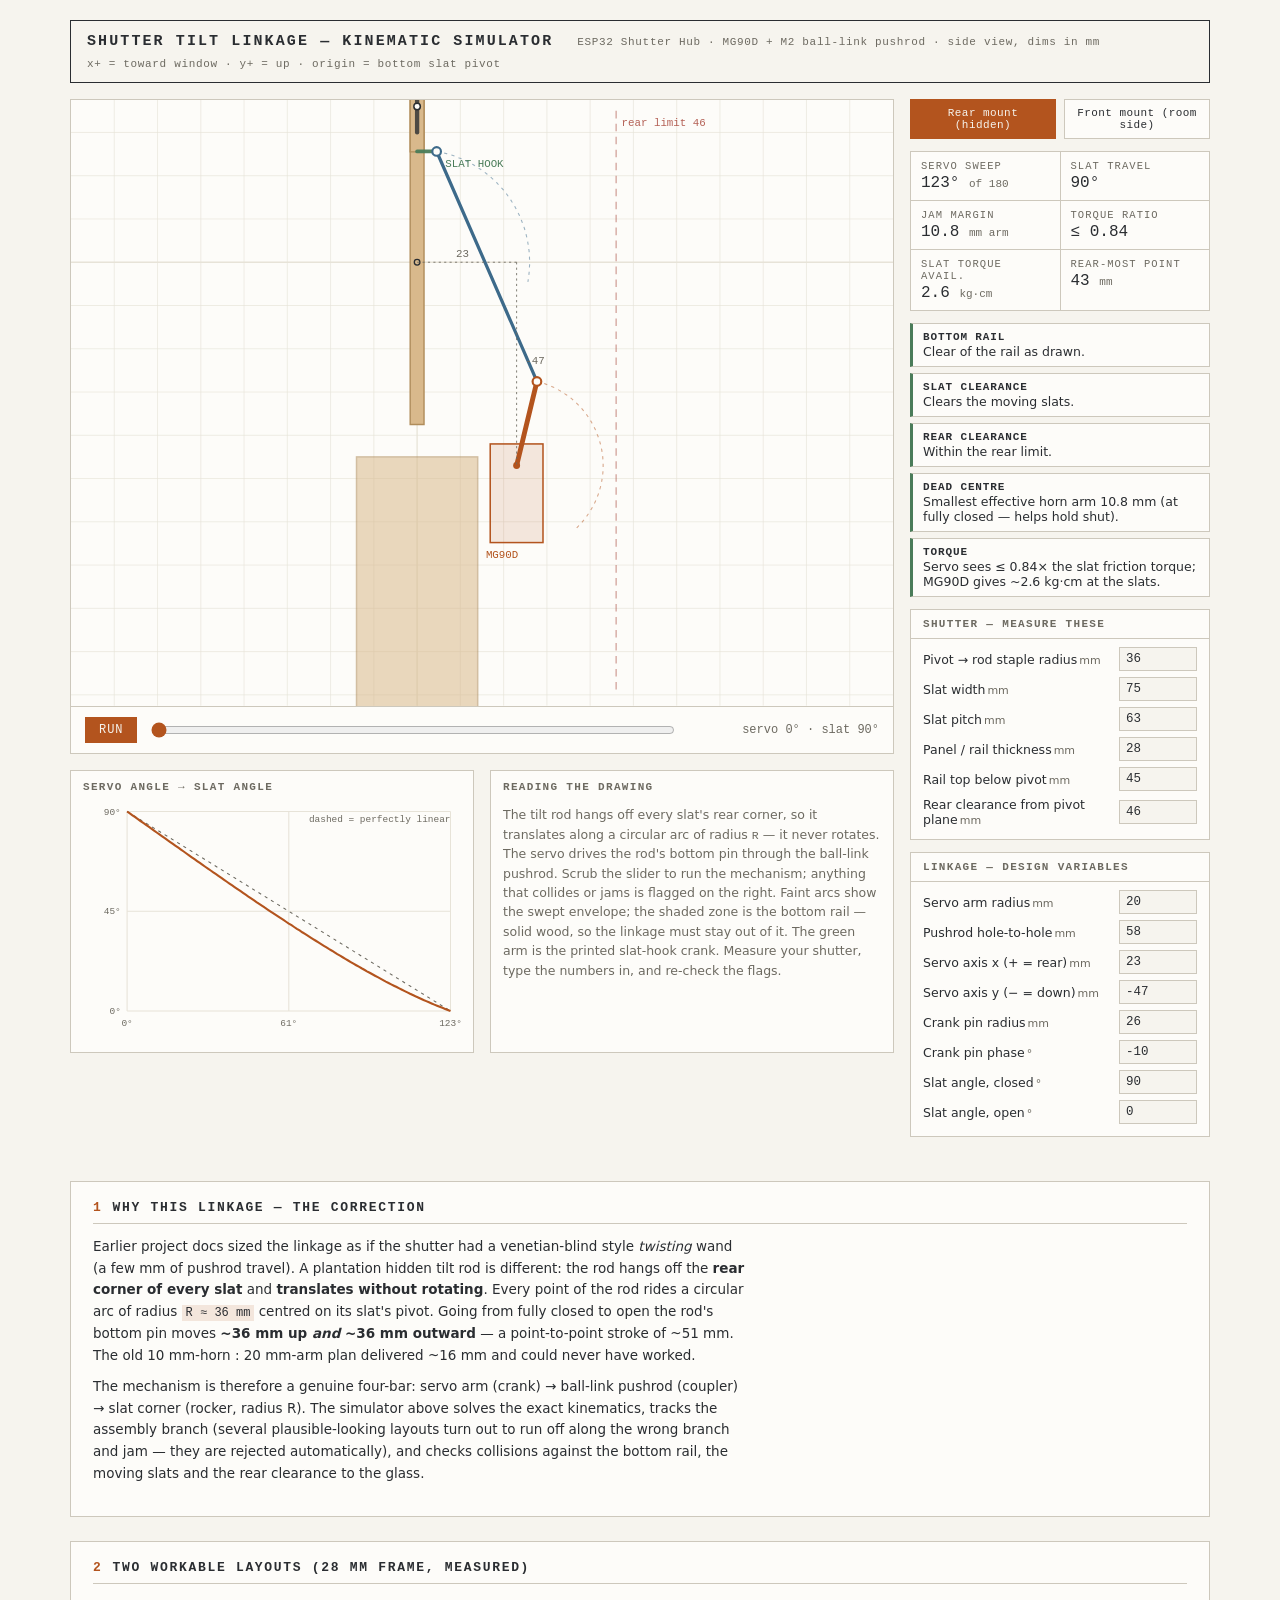
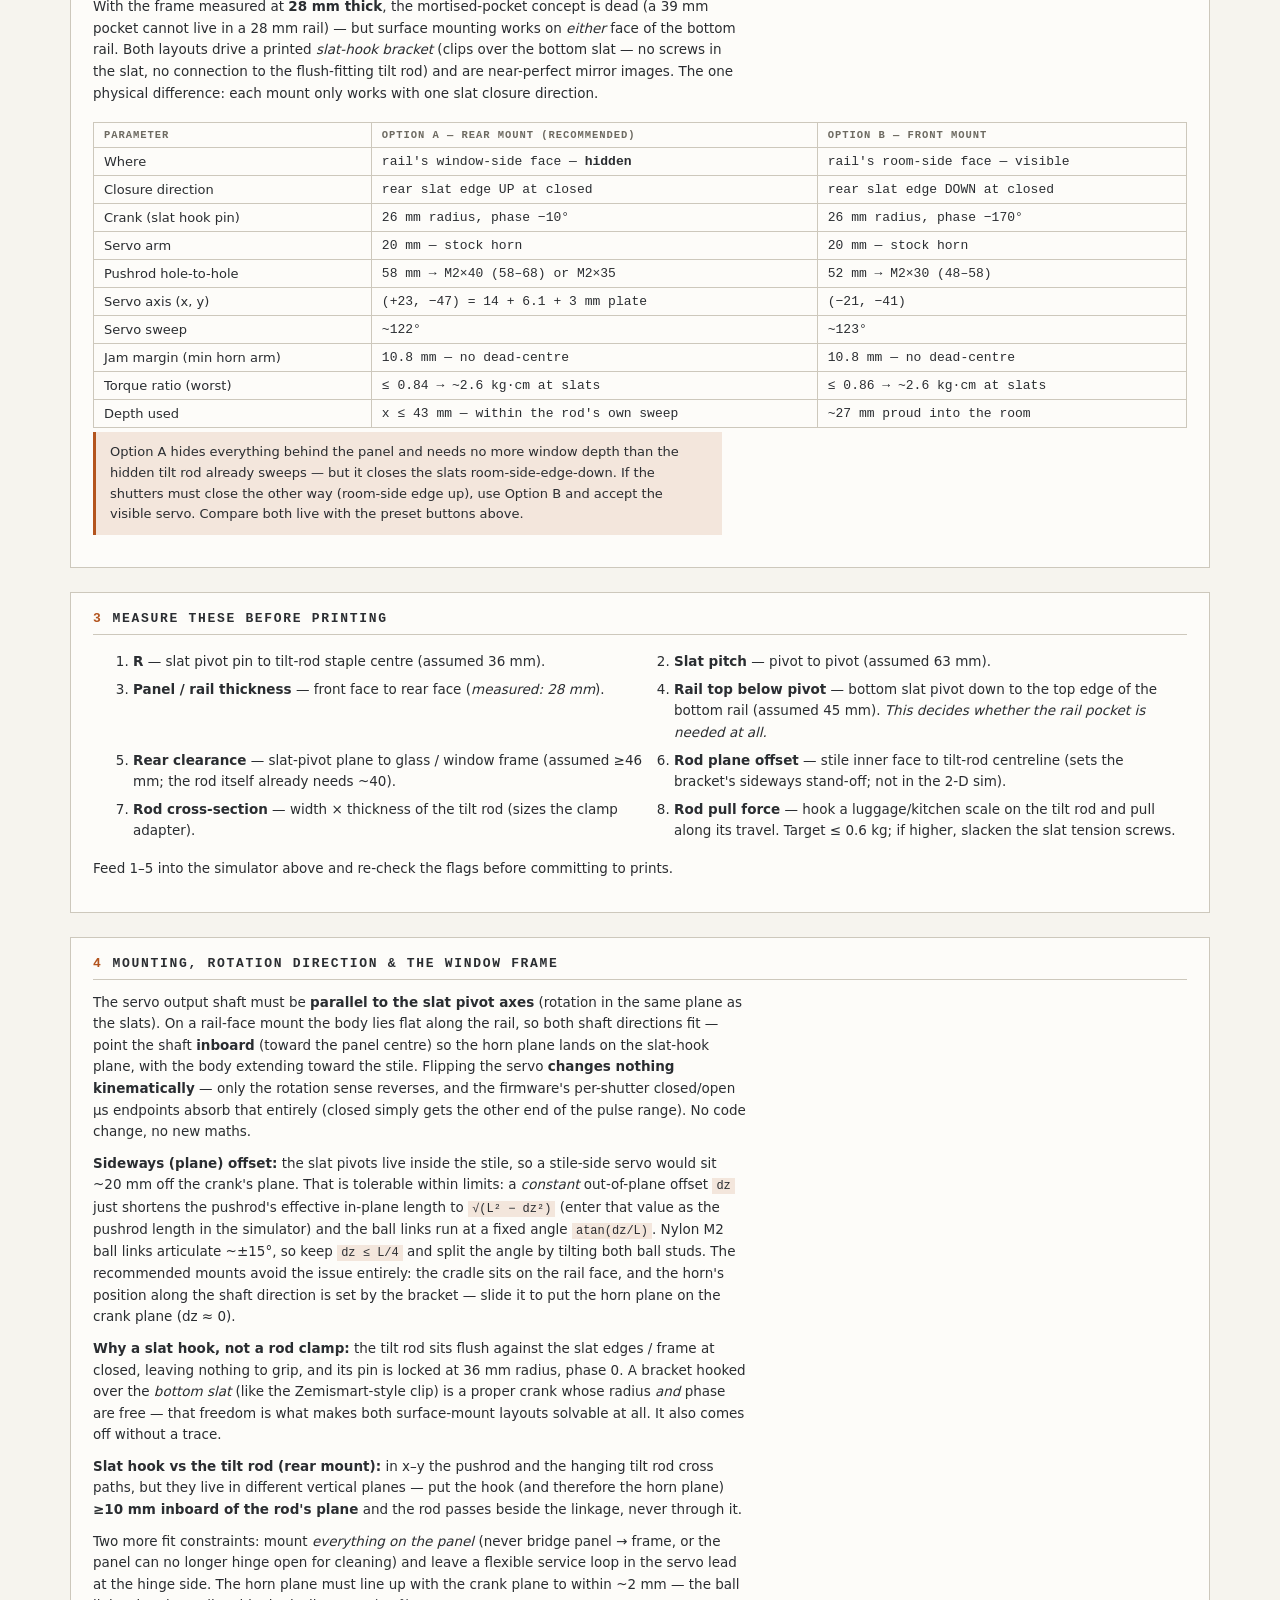
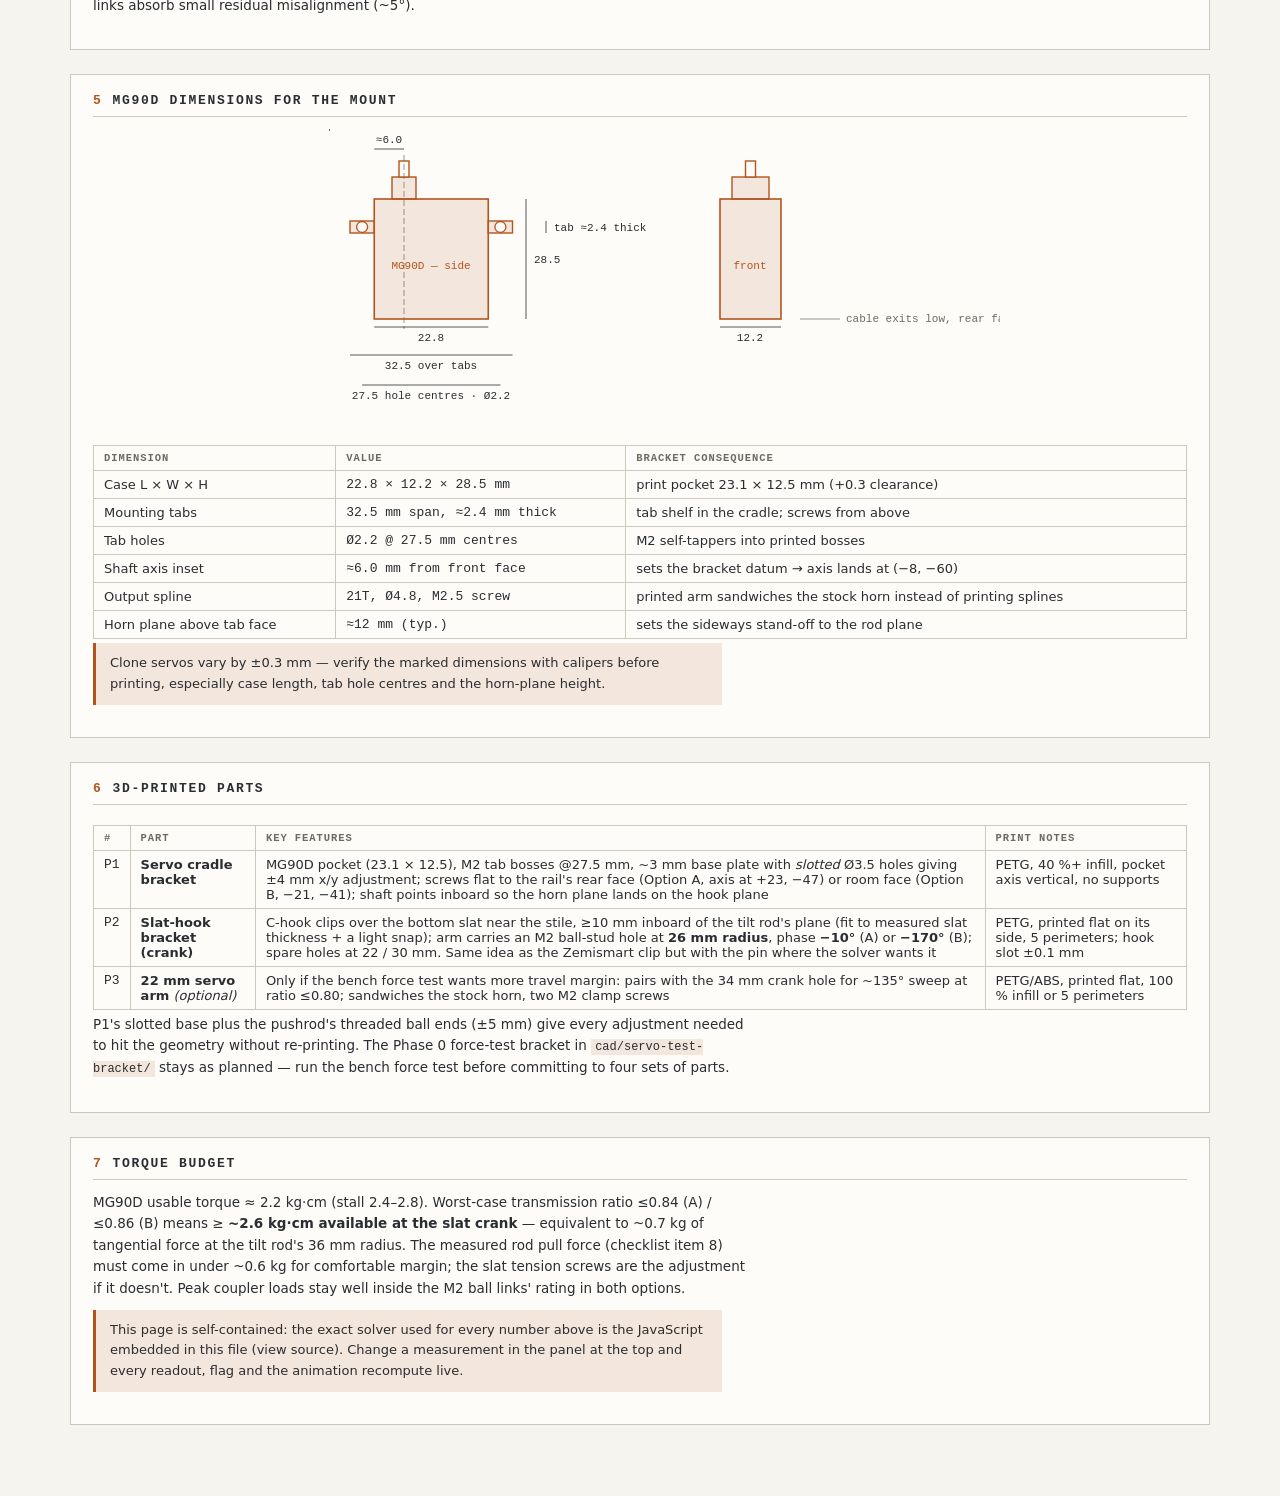
==== commit c6fb2ac8: "docs(mechanical): rear-mount slat-hook linkage after 28mm frame measurement Frame measured at 28mm (" ====
--- a/docs/tilt-linkage-design.html
+++ b/docs/tilt-linkage-design.html
@@ -61,6 +61,12 @@
     background: var(--accent); color: var(--paper); border: none; padding: 6px 14px; cursor: pointer;
   }
   button.play:focus-visible, input:focus-visible { outline: 2px solid var(--steel); outline-offset: 2px; }
+  .presets { display: flex; gap: 8px; margin-bottom: 12px; }
+  .presets button {
+    flex: 1; font-family: var(--mono); font-size: 11px; letter-spacing: .04em; padding: 7px 6px;
+    background: var(--panel); color: var(--ink); border: 1px solid var(--line); cursor: pointer;
+  }
+  .presets button.active { background: var(--accent); color: var(--paper); border-color: var(--accent); }
   aside .group { border: 1px solid var(--line); background: var(--panel); margin-bottom: 12px; }
   aside .group h2 {
     font-family: var(--mono); font-size: 11px; letter-spacing: .12em; text-transform: uppercase;
@@ -148,14 +154,18 @@
             radius <code>R</code> — it never rotates. The servo drives the rod's bottom pin through the
             ball-link pushrod. Scrub the slider to run the mechanism; anything that collides or jams
             is flagged on the right. Faint arcs show the swept envelope; the shaded zone is the
-            bottom rail — if copper parts enter it, that volume must be pocketed out of the rail's
-            rear face. Measure your shutter, type the numbers in, and re-check the flags.
+            bottom rail — solid wood, so the linkage must stay out of it. The green arm is the
+            printed slat-hook crank. Measure your shutter, type the numbers in, and re-check the flags.
           </p>
         </div>
       </div>
     </div>
 
     <aside>
+      <div class="presets">
+        <button type="button" data-preset="rear" class="active">Rear mount (hidden)</button>
+        <button type="button" data-preset="front">Front mount (room side)</button>
+      </div>
       <div class="readouts" id="readouts"></div>
       <ul class="flags" id="flags"></ul>
       <div class="group">
@@ -192,23 +202,33 @@
     </section>
 
     <section>
-      <h2><span class="no">2</span>Baseline geometry (pending site measurements)</h2>
+      <h2><span class="no">2</span>Two workable layouts (28 mm frame, measured)</h2>
+      <p>
+        With the frame measured at <strong>28 mm thick</strong>, the mortised-pocket concept is dead
+        (a 39 mm pocket cannot live in a 28 mm rail) — but surface mounting works on <em>either</em>
+        face of the bottom rail. Both layouts drive a printed <em>slat-hook bracket</em> (clips over
+        the bottom slat — no screws in the slat, no connection to the flush-fitting tilt rod) and are
+        near-perfect mirror images. The one physical difference: each mount only works with one slat
+        closure direction.
+      </p>
       <div class="tblwrap"><table>
-        <tr><th>Parameter</th><th>Value</th><th>Notes</th></tr>
-        <tr><td>Servo arm radius</td><td class="num">25 mm</td><td>3D-printed arm over the stock horn; add 22 / 28 mm spare holes for tuning</td></tr>
-        <tr><td>Pushrod hole-to-hole</td><td class="num">50 mm</td><td>M2×50 rod cut ~9 mm off each threaded end — or order M2×35 rods (53–63 mm range)</td></tr>
-        <tr><td>Servo axis position</td><td class="num">x −8, y −60 mm</td><td>8 mm room-side of the slat-pivot plane, 60 mm below the bottom slat pivot</td></tr>
-        <tr><td>Servo sweep used</td><td class="num">~140° of 180°</td><td>≈20° two-sided margin for calibration; mapping is near-linear mid-stroke</td></tr>
-        <tr><td>Slat travel</td><td class="num">−90° → 0°</td><td>fully closed → fully open; which “closed” direction is a mounting/phase choice</td></tr>
-        <tr><td>Torque ratio (worst)</td><td class="num">≤ 0.78</td><td>servo never sees more than 0.78× slat friction torque; ~2.8 kg·cm available at slats</td></tr>
-        <tr><td>Rear-most excursion</td><td class="num">36 mm</td><td>equals the tilt rod's own swing — needs no extra window depth</td></tr>
-        <tr><td>Rail pocket</td><td class="num">≈39 × 45 × 14 mm</td><td>routed into the bottom rail <em>rear</em> face; invisible from the room</td></tr>
+        <tr><th>Parameter</th><th>Option A — rear mount (recommended)</th><th>Option B — front mount</th></tr>
+        <tr><td>Where</td><td class="num">rail's window-side face — <strong>hidden</strong></td><td class="num">rail's room-side face — visible</td></tr>
+        <tr><td>Closure direction</td><td class="num">rear slat edge UP at closed</td><td class="num">rear slat edge DOWN at closed</td></tr>
+        <tr><td>Crank (slat hook pin)</td><td class="num">26 mm radius, phase −10°</td><td class="num">26 mm radius, phase −170°</td></tr>
+        <tr><td>Servo arm</td><td class="num">20 mm — stock horn</td><td class="num">20 mm — stock horn</td></tr>
+        <tr><td>Pushrod hole-to-hole</td><td class="num">58 mm → M2×40 (58–68) or M2×35</td><td class="num">52 mm → M2×30 (48–58)</td></tr>
+        <tr><td>Servo axis (x, y)</td><td class="num">(+23, −47) = 14 + 6.1 + 3 mm plate</td><td class="num">(−21, −41)</td></tr>
+        <tr><td>Servo sweep</td><td class="num">~122°</td><td class="num">~123°</td></tr>
+        <tr><td>Jam margin (min horn arm)</td><td class="num">10.8 mm — no dead-centre</td><td class="num">10.8 mm — no dead-centre</td></tr>
+        <tr><td>Torque ratio (worst)</td><td class="num">≤ 0.84 → ~2.6 kg·cm at slats</td><td class="num">≤ 0.86 → ~2.6 kg·cm at slats</td></tr>
+        <tr><td>Depth used</td><td class="num">x ≤ 43 mm — within the rod's own sweep</td><td class="num">~27 mm proud into the room</td></tr>
       </table></div>
       <p class="callout">
-        The near-dead-centre at the fully-closed end is a feature: the servo holds the shutters shut
-        with almost no torque (good for the solar/battery budget) and has maximum force available to
-        break the closed-position friction. Firmware endpoint calibration must simply never command
-        past the closed endpoint.
+        Option A hides everything behind the panel and needs no more window depth than the hidden
+        tilt rod already sweeps — but it closes the slats room-side-edge-down. If the shutters must
+        close the other way (room-side edge up), use Option B and accept the visible servo. Compare
+        both live with the preset buttons above.
       </p>
     </section>
 
@@ -217,7 +237,7 @@
       <ol class="cols2">
         <li><strong>R</strong> — slat pivot pin to tilt-rod staple centre (assumed 36 mm).</li>
         <li><strong>Slat pitch</strong> — pivot to pivot (assumed 63 mm).</li>
-        <li><strong>Panel / rail thickness</strong> — front face to rear face (assumed 44 mm).</li>
+        <li><strong>Panel / rail thickness</strong> — front face to rear face (<em>measured: 28 mm</em>).</li>
         <li><strong>Rail top below pivot</strong> — bottom slat pivot down to the top edge of the bottom rail (assumed 45 mm). <em>This decides whether the rail pocket is needed at all.</em></li>
         <li><strong>Rear clearance</strong> — slat-pivot plane to glass / window frame (assumed ≥46 mm; the rod itself already needs ~40).</li>
         <li><strong>Rod plane offset</strong> — stile inner face to tilt-rod centreline (sets the bracket's sideways stand-off; not in the 2-D sim).</li>
@@ -231,27 +251,41 @@
       <h2><span class="no">4</span>Mounting, rotation direction &amp; the window frame</h2>
       <p>
         The servo output shaft must be <strong>parallel to the slat pivot axes</strong> (rotation in
-        the same plane as the slats). That leaves exactly two ways round, and they are mirror images:
-      </p>
-      <div class="tblwrap"><table>
-        <tr><th>Orientation</th><th>Body sits</th><th>Rotation sense</th><th>Verdict</th></tr>
-        <tr><td><strong>Shaft pointing inboard</strong> (toward panel centre)</td>
-            <td>between the horn plane and the stile — needs ~30 mm of sideways room that the rod offset (~15 mm) doesn't give</td>
-            <td>as simulated</td><td>usually <strong>doesn't fit</strong></td></tr>
-        <tr><td><strong>Shaft pointing outboard</strong> (toward the stile / window frame)</td>
-            <td>inboard of the rod plane, under the slats' span — clear of the window frame</td>
-            <td>mirrored (reversed)</td><td><strong>recommended</strong></td></tr>
-      </table></div>
-      <p>
-        Flipping the servo <strong>changes nothing kinematically</strong> — the linkage geometry is
-        identical, only the direction of rotation reverses. The firmware already stores per-shutter
-        closed/open endpoints in µs, so a reversed servo is handled entirely by calibration (closed
-        simply gets the other end of the pulse range). No code change, no new maths.
+        the same plane as the slats). On a rail-face mount the body lies flat along the rail, so both
+        shaft directions fit — point the shaft <strong>inboard</strong> (toward the panel centre) so
+        the horn plane lands on the slat-hook plane, with the body extending toward the stile.
+        Flipping the servo <strong>changes nothing kinematically</strong> — only the rotation sense
+        reverses, and the firmware's per-shutter closed/open µs endpoints absorb that entirely
+        (closed simply gets the other end of the pulse range). No code change, no new maths.
+      </p>
+      <p>
+        <strong>Sideways (plane) offset:</strong> the slat pivots live inside the stile, so a
+        stile-side servo would sit ~20 mm off the crank's plane. That is tolerable within limits: a
+        <em>constant</em> out-of-plane offset <code>dz</code> just shortens the pushrod's effective
+        in-plane length to <code>√(L² − dz²)</code> (enter that value as the pushrod length in the
+        simulator) and the ball links run at a fixed angle <code>atan(dz/L)</code>. Nylon M2 ball links
+        articulate ~±15°, so keep <code>dz ≤ L/4</code> and split the angle by tilting both ball studs.
+        The recommended mounts avoid the issue entirely: the cradle sits on the rail face, and the
+        horn's position along the shaft direction is set by the bracket — slide it to put the horn
+        plane on the crank plane (dz ≈ 0).
+      </p>
+      <p>
+        <strong>Why a slat hook, not a rod clamp:</strong> the tilt rod sits flush against the
+        slat edges / frame at closed, leaving nothing to grip, and its pin is locked at 36 mm radius,
+        phase 0. A bracket hooked over the <em>bottom slat</em> (like the Zemismart-style clip) is a
+        proper crank whose radius <em>and</em> phase are free — that freedom is what makes both
+        surface-mount layouts solvable at all. It also comes off without a trace.
+      </p>
+      <p>
+        <strong>Slat hook vs the tilt rod (rear mount):</strong> in x–y the pushrod and the hanging
+        tilt rod cross paths, but they live in different vertical planes — put the hook (and therefore
+        the horn plane) <strong>≥10 mm inboard of the rod's plane</strong> and the rod passes beside
+        the linkage, never through it.
       </p>
       <p>
         Two more fit constraints: mount <em>everything on the panel</em> (never bridge panel → frame,
         or the panel can no longer hinge open for cleaning) and leave a flexible service loop in the
-        servo lead at the hinge side. The horn plane must line up with the tilt-rod plane to within
+        servo lead at the hinge side. The horn plane must line up with the crank plane to within
         ~2 mm — the ball links absorb small residual misalignment (~5°).
       </p>
     </section>
@@ -320,17 +354,14 @@
       <div class="tblwrap"><table>
         <tr><th>#</th><th>Part</th><th>Key features</th><th>Print notes</th></tr>
         <tr><td class="num">P1</td><td><strong>Servo cradle bracket</strong></td>
-            <td>MG90D pocket (23.1 × 12.5), M2 tab bosses @27.5 mm, base plate with <em>slotted</em> Ø3.5 holes giving ±4 mm x/y adjustment, sideways stand-off arm to put the horn plane on the rod plane</td>
+            <td>MG90D pocket (23.1 × 12.5), M2 tab bosses @27.5 mm, ~3 mm base plate with <em>slotted</em> Ø3.5 holes giving ±4 mm x/y adjustment; screws flat to the rail's rear face (Option A, axis at +23, −47) or room face (Option B, −21, −41); shaft points inboard so the horn plane lands on the hook plane</td>
             <td>PETG, 40 %+ infill, pocket axis vertical, no supports</td></tr>
-        <tr><td class="num">P2</td><td><strong>Servo arm, 25 mm</strong></td>
-            <td>Sandwiches the stock single-arm horn (two M2 clamp screws through existing horn holes); M2 ball-link holes at 22 / 25 / 28 mm from axis; ~4 mm thick</td>
+        <tr><td class="num">P2</td><td><strong>Slat-hook bracket (crank)</strong></td>
+            <td>C-hook clips over the bottom slat near the stile, ≥10 mm inboard of the tilt rod's plane (fit to measured slat thickness + a light snap); arm carries an M2 ball-stud hole at <strong>26 mm radius</strong>, phase <strong>−10°</strong> (A) or <strong>−170°</strong> (B); spare holes at 22 / 30 mm. Same idea as the Zemismart clip but with the pin where the solver wants it</td>
+            <td>PETG, printed flat on its side, 5 perimeters; hook slot ±0.1 mm</td></tr>
+        <tr><td class="num">P3</td><td><strong>22 mm servo arm</strong> <em>(optional)</em></td>
+            <td>Only if the bench force test wants more travel margin: pairs with the 34 mm crank hole for ~135° sweep at ratio ≤0.80; sandwiches the stock horn, two M2 clamp screws</td>
             <td>PETG/ABS, printed flat, 100 % infill or 5 perimeters</td></tr>
-        <tr><td class="num">P3</td><td><strong>Tilt-rod pin adapter</strong></td>
-            <td>Clamps the bottom of the hidden tilt rod (slot to measured rod cross-section + M3 pinch screw); M2 hole for the lower ball link, positioned so the pin sits on the bottom staple line (keeps R = 36)</td>
-            <td>PETG, slot axis vertical for strength across the clamp</td></tr>
-        <tr><td class="num">P4</td><td><strong>Pocket cover plate</strong> <em>(only if the rail pocket is needed)</em></td>
-            <td>Flush cover over the routed pocket with a slot for the pushrod's travel fan; two countersunk screws</td>
-            <td>any material, 3 perimeters</td></tr>
       </table></div>
       <p>
         P1's slotted base plus the pushrod's threaded ball ends (±5 mm) give every adjustment needed
@@ -343,11 +374,12 @@
     <section>
       <h2><span class="no">7</span>Torque budget</h2>
       <p>
-        MG90D usable torque ≈ 2.2 kg·cm (stall 2.4–2.8). Worst-case transmission ratio 0.78 means
-        ≥ <strong>2.8 kg·cm available at the slat crank</strong>, i.e. ~0.78 kg of tangential force
-        at the rod pin. The measured rod pull force (checklist item 8) must come in under
-        ~0.6 kg for comfortable margin; the slat tension screws are the adjustment if it doesn't.
-        Peak coupler loads near the closed dead-centre stay well inside the M2 ball links' rating.
+        MG90D usable torque ≈ 2.2 kg·cm (stall 2.4–2.8). Worst-case transmission ratio ≤0.84 (A) /
+        ≤0.86 (B) means ≥ <strong>~2.6 kg·cm available at the slat crank</strong> — equivalent to
+        ~0.7 kg of tangential force at the tilt rod's 36 mm radius. The measured rod pull force
+        (checklist item 8) must come in under ~0.6 kg for comfortable margin; the slat tension
+        screws are the adjustment if it doesn't. Peak coupler loads stay well inside the M2 ball
+        links' rating in both options.
       </p>
       <p class="callout">
         This page is self-contained: the exact solver used for every number above is the JavaScript
@@ -360,18 +392,22 @@
 
 <script>
 'use strict';
-const P = {
-  R: 36, slatW: 75, pitch: 63, panelT: 44, railTop: 45, rearClear: 46,
-  armR: 25, rodL: 50, Sx: -8, Sy: -60, closedDeg: -90, openDeg: 0,
+const PRESETS = {
+  rear:  { R: 36, slatW: 75, pitch: 63, panelT: 28, railTop: 45, rearClear: 46,
+           armR: 20, rodL: 58, Sx: 23, Sy: -47, crankR: 26, crankPh: -10, closedDeg: 90, openDeg: 0 },
+  front: { R: 36, slatW: 75, pitch: 63, panelT: 28, railTop: 45, rearClear: 46,
+           armR: 20, rodL: 52, Sx: -21, Sy: -41, crankR: 26, crankPh: -170, closedDeg: -90, openDeg: 0 },
 };
+const P = Object.assign({}, PRESETS.rear);
 const SHUTTER_FIELDS = [
-  ['R','Pivot → rod pin radius','mm'], ['slatW','Slat width','mm'], ['pitch','Slat pitch','mm'],
+  ['R','Pivot → rod staple radius','mm'], ['slatW','Slat width','mm'], ['pitch','Slat pitch','mm'],
   ['panelT','Panel / rail thickness','mm'], ['railTop','Rail top below pivot','mm'],
   ['rearClear','Rear clearance from pivot plane','mm'],
 ];
 const LINK_FIELDS = [
   ['armR','Servo arm radius','mm'], ['rodL','Pushrod hole-to-hole','mm'],
   ['Sx','Servo axis x (+ = rear)','mm'], ['Sy','Servo axis y (− = down)','mm'],
+  ['crankR','Crank pin radius','mm'], ['crankPh','Crank pin phase','°'],
   ['closedDeg','Slat angle, closed','°'], ['openDeg','Slat angle, open','°'],
 ];
 const N = 121, D2R = Math.PI/180, R2D = 180/Math.PI;
@@ -405,22 +441,29 @@
   for (let i = 0; i < 4; i++) d = Math.min(d, segSeg(a, b, c[i], c[(i+1)%4]));
   return d;
 }
-const pinAt = t => [P.R*Math.cos(t), P.R*Math.sin(t)];
+// Drive pin: on the tilt rod when crankR=R & crankPh=0, or on a printed slat-hook
+// bracket (crank rigid with the bottom slat) at any radius/phase.
+const pinAt = t => {
+  const a = t + P.crankPh*D2R;
+  return [P.crankR*Math.cos(a), P.crankR*Math.sin(a)];
+};
 
 function march(a1, sweep, dir) {
   // Walk the horn through its sweep, tracking the coupler's assembly branch.
   const S = [P.Sx, P.Sy], tc = P.closedDeg*D2R;
   let prev = pinAt(tc);
   const st = { rows: [], ok: true, fail: null, minArmH: 1e9, maxRatio: 0,
-               env: {x0: 1e9, x1: -1e9, y0: 1e9, y1: -1e9}, railHit: false, slatHit: false, rearHit: false };
+               env: {x0: 1e9, x1: -1e9, y0: 1e9, y1: -1e9}, railHit: false, slatHit: false, rearHit: false,
+               railX0: 1e9, railY0: 1e9 };
   for (let i = 0; i < N; i++) {
     const phi = a1 + dir*sweep*i/(N-1);
     const H = [S[0]+P.armR*Math.cos(phi), S[1]+P.armR*Math.sin(phi)];
-    const sols = circInt([0,0], P.R, H, P.rodL);
+    const sols = circInt([0,0], P.crankR, H, P.rodL);
     if (!sols.length) { st.ok = false; st.fail = 'assembly'; break; }
     const Pn = sols.reduce((b,q) => (q[0]-prev[0])**2+(q[1]-prev[1])**2 < (b[0]-prev[0])**2+(b[1]-prev[1])**2 ? q : b);
     prev = Pn;
-    const th = Math.atan2(Pn[1], Pn[0]);
+    let th = Math.atan2(Pn[1], Pn[0]) - P.crankPh*D2R;
+    if (th > Math.PI) th -= 2*Math.PI; else if (th < -Math.PI) th += 2*Math.PI;
     let ux = Pn[0]-H[0], uy = Pn[1]-H[1]; const ul = Math.hypot(ux,uy); ux/=ul; uy/=ul;
     const armH = Math.abs((H[0]-S[0])*uy - (H[1]-S[1])*ux);
     const armC = Math.abs(Pn[0]*uy - Pn[1]*ux);
@@ -430,12 +473,18 @@
     const sd = [Math.cos(th), Math.sin(th)], hw = P.slatW/2 + 1.5;
     const sa = [-hw*sd[0], -hw*sd[1]], sb = [hw*sd[0], hw*sd[1]];
     if (segSeg(S, H, sa, sb) < 5) st.slatHit = true;
-    const drs = segSeg(H, Pn, sa, sb);
-    if (drs < 3.5 && Math.hypot(Pn[0]-sb[0], Pn[1]-sb[1]) > 14) st.slatHit = true;
+    // pushrod vs bottom slat: exempt the last 12mm next to its own pin (the pin
+    // rides on the bracket/staple, so proximity there is by construction)
+    const rl = Math.hypot(H[0]-Pn[0], H[1]-Pn[1]);
+    const Pt = [Pn[0] + 12*(H[0]-Pn[0])/rl, Pn[1] + 12*(H[1]-Pn[1])/rl];
+    if (segSeg(H, Pt, sa, sb) < 3.5) st.slatHit = true;
     if (segRail(S, H) < 2 || segRail(H, Pn) < 2) st.railHit = true;
     if (Math.max(H[0], Pn[0]) > P.rearClear) st.rearHit = true;
     st.env.x0 = Math.min(st.env.x0, H[0]); st.env.x1 = Math.max(st.env.x1, H[0], Pn[0]);
     st.env.y0 = Math.min(st.env.y0, H[1]); st.env.y1 = Math.max(st.env.y1, H[1]);
+    for (const q of [H, Pn]) if (Math.abs(q[0]) <= P.panelT/2 && q[1] < -P.railTop) {
+      st.railX0 = Math.min(st.railX0, q[0]); st.railY0 = Math.min(st.railY0, q[1]);
+    }
     st.rows.push({phi, H, P: Pn, th, armH, armC});
   }
   if (st.ok) {
@@ -445,16 +494,19 @@
     st.mono = mono;
     st.travel = Math.abs(ths[ths.length-1] - ths[0]) * R2D;
     if (Math.abs(ths[ths.length-1] - P.openDeg*D2R) > 4*D2R) { st.ok = false; st.fail = 'branch'; }
-    // does the mechanism (or servo body) breach the rail's FRONT wall? A rear-face
-    // pocket can hide the mechanism, but it must leave ~7mm of front wall standing.
+    // does the mechanism (or servo body) breach the rail's FRONT wall? Only points
+    // INSIDE the rail volume count — a rear-face pocket can hide those, but it must
+    // leave ~7mm of front wall standing. Parts out in the room are fine.
     const frontLimit = -(P.panelT/2 - 7);
     const bodyX0 = P.Sx - 6.1, bodyBelowRail = P.Sy + 5 < -P.railTop;
-    st.frontHit = (st.env.y0 < -P.railTop && st.env.x0 < frontLimit) || (bodyBelowRail && bodyX0 < frontLimit);
-    // pocket needed in the rail rear face (bounding the mechanism + servo body below rail top)
-    if (st.railHit && !st.frontHit) {
-      const x0 = Math.min(st.env.x0, bodyBelowRail ? bodyX0 : 1e9);
-      const y0 = Math.min(st.env.y0, bodyBelowRail ? P.Sy - 23 : 1e9);
-      st.pocket = { depth: P.panelT/2 - x0 + 3, height: -P.railTop - y0 + 5 };
+    if (bodyBelowRail && bodyX0 > -P.panelT/2 && P.Sx + 6.1 > -P.panelT/2) {
+      st.railX0 = Math.min(st.railX0, Math.max(bodyX0, -P.panelT/2));
+      st.railY0 = Math.min(st.railY0, P.Sy - 23);
+    }
+    st.frontHit = st.railX0 < frontLimit;
+    // pocket needed in the rail rear face (bounding what actually sits inside the rail)
+    if (st.railHit && !st.frontHit && st.railX0 < 1e8) {
+      st.pocket = { depth: P.panelT/2 - st.railX0 + 3, height: -P.railTop - st.railY0 + 5 };
     }
   }
   return st;
@@ -525,6 +577,14 @@
       s.push(`<rect x="${a[0]}" y="${a[1]}" width="${w}" height="${h}" fill="var(--accent-soft)" stroke="var(--accent)" stroke-width="1.4"/>`);
       const c = px(S); s.push(`<circle cx="${c[0]}" cy="${c[1]}" r="3.2" fill="var(--accent)"/>`);
       s.push(`<text x="${a[0]-4}" y="${a[1]+h+14}" font-family="var(--mono)" font-size="10" fill="var(--accent)">MG90D</text>`); }
+    // crank: slat-hook bracket arm (or rod-pin adapter when it coincides with the staple)
+    { const q = P.crankR*Math.cos(P.crankPh*D2R);
+      const base = [q*Math.cos(th), q*Math.sin(th)];
+      s.push(poly([base, row.P], `stroke="var(--ok)" stroke-width="3.5" stroke-linecap="round" fill="none" opacity=".95"`));
+      if (Math.abs(P.crankR - P.R) > 2 || Math.abs(P.crankPh) > 3) {
+        const b = px(row.P);
+        s.push(`<text x="${b[0]+8}" y="${b[1]+14}" font-family="var(--mono)" font-size="10" fill="var(--ok)">SLAT HOOK</text>`);
+      } }
     // horn + pushrod + pin adapter
     s.push(poly([S, row.H], `stroke="var(--accent)" stroke-width="4.5" stroke-linecap="round" fill="none"`));
     s.push(poly([row.H, row.P], `stroke="var(--steel)" stroke-width="3" stroke-linecap="round" fill="none"`));
@@ -570,6 +630,8 @@
     add('Torque ratio', `≤ ${sol.maxRatio.toFixed(2)}`);
     add('Slat torque avail.', `${(SERVO_TORQUE/Math.max(sol.maxRatio,.05)).toFixed(1)} <small>kg·cm</small>`);
     add('Rear-most point', `${sol.env.x1.toFixed(0)} <small>mm</small>`);
+    const frontMost = Math.min(sol.env.x0, P.Sx - 6.1);
+    if (frontMost < -P.panelT/2) add('Front protrusion', `${(-P.panelT/2 - frontMost).toFixed(0)} <small>mm into room</small>`);
     if (sol.pocket) add('Rail pocket', `${sol.pocket.depth.toFixed(0)}×${sol.pocket.height.toFixed(0)} <small>mm D×H</small>`);
   } else { add('Status', 'no solution'); }
   R_.innerHTML = cells.join('');
@@ -631,6 +693,18 @@
 }
 buildFields(SHUTTER_FIELDS, 'shutterFields');
 buildFields(LINK_FIELDS, 'linkFields');
+for (const btn of document.querySelectorAll('.presets button')) {
+  btn.addEventListener('click', () => {
+    Object.assign(P, PRESETS[btn.dataset.preset]);
+    for (const [k] of [...SHUTTER_FIELDS, ...LINK_FIELDS]) {
+      const el = document.getElementById('f_'+k);
+      if (el) el.value = P[k];
+    }
+    document.querySelectorAll('.presets button').forEach(b => b.classList.toggle('active', b === btn));
+    scrub.value = 0;
+    recompute();
+  });
+}
 recompute();
 </script>
 
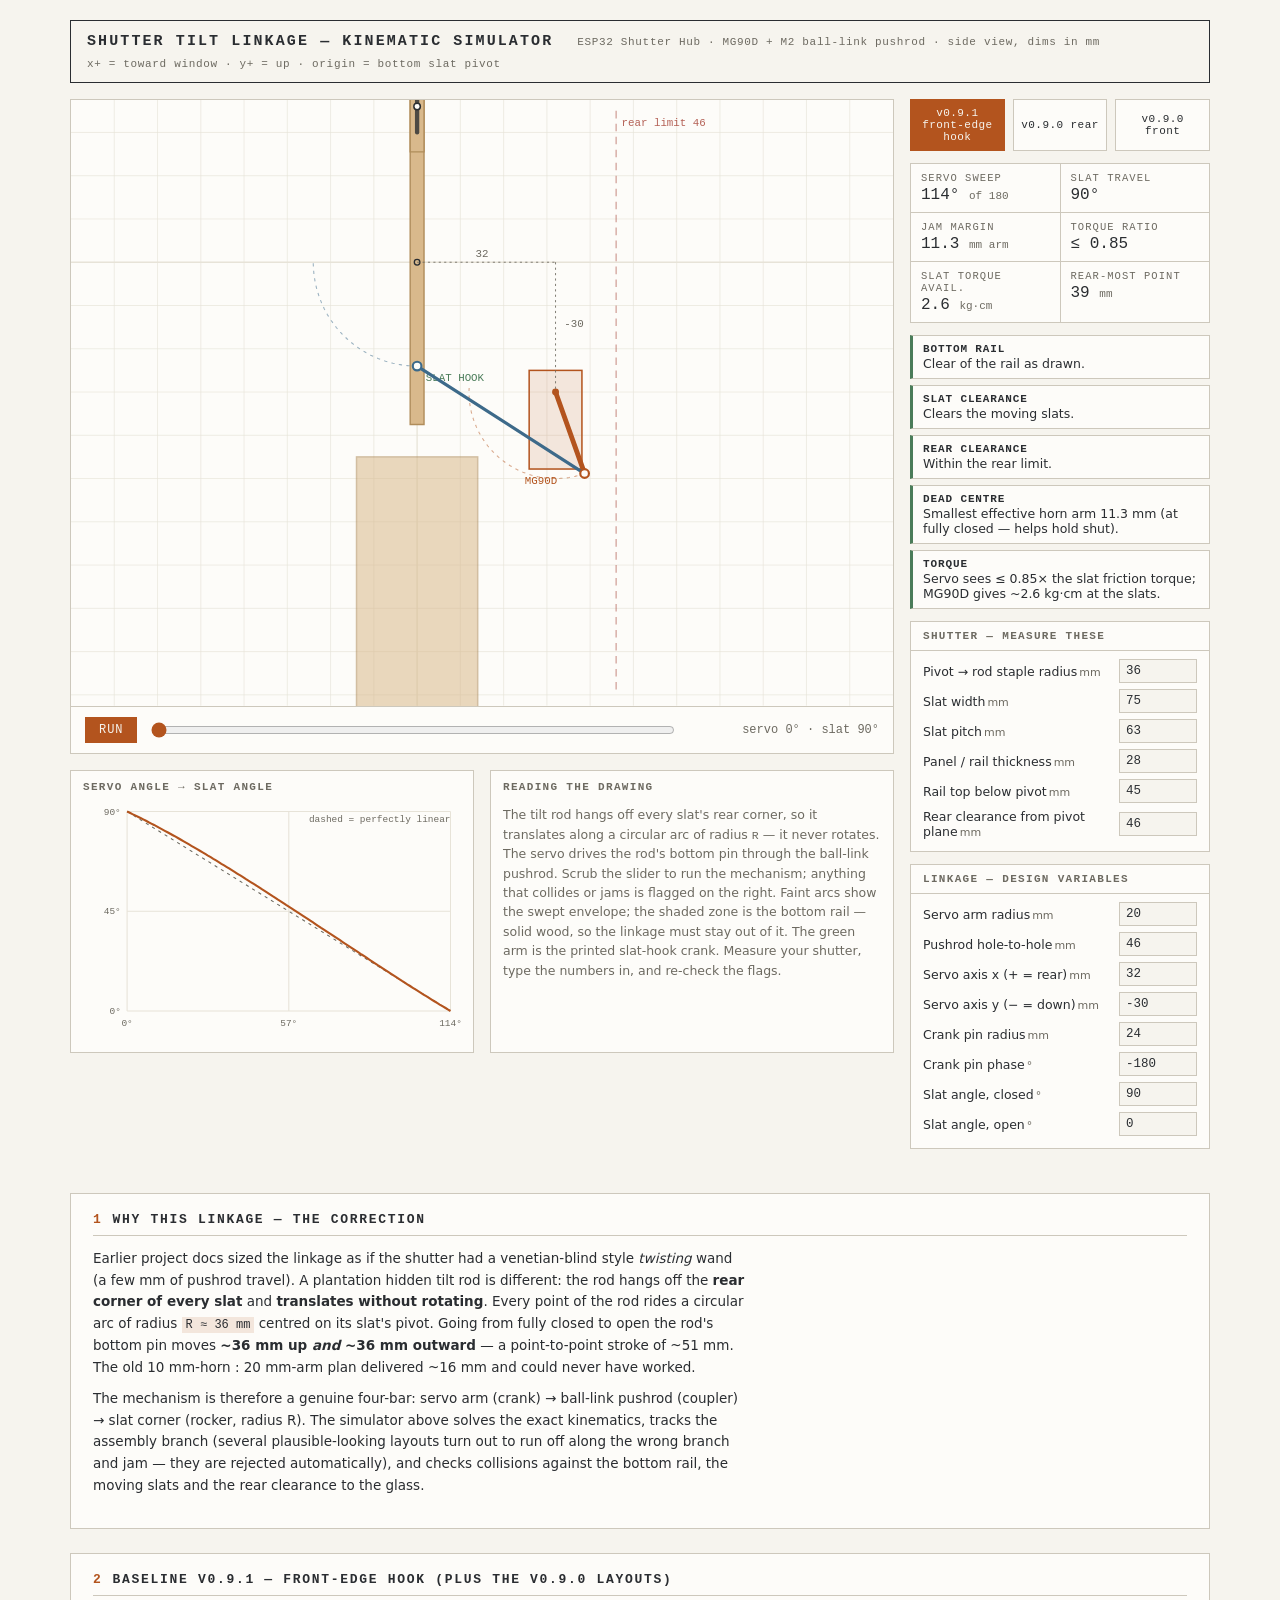
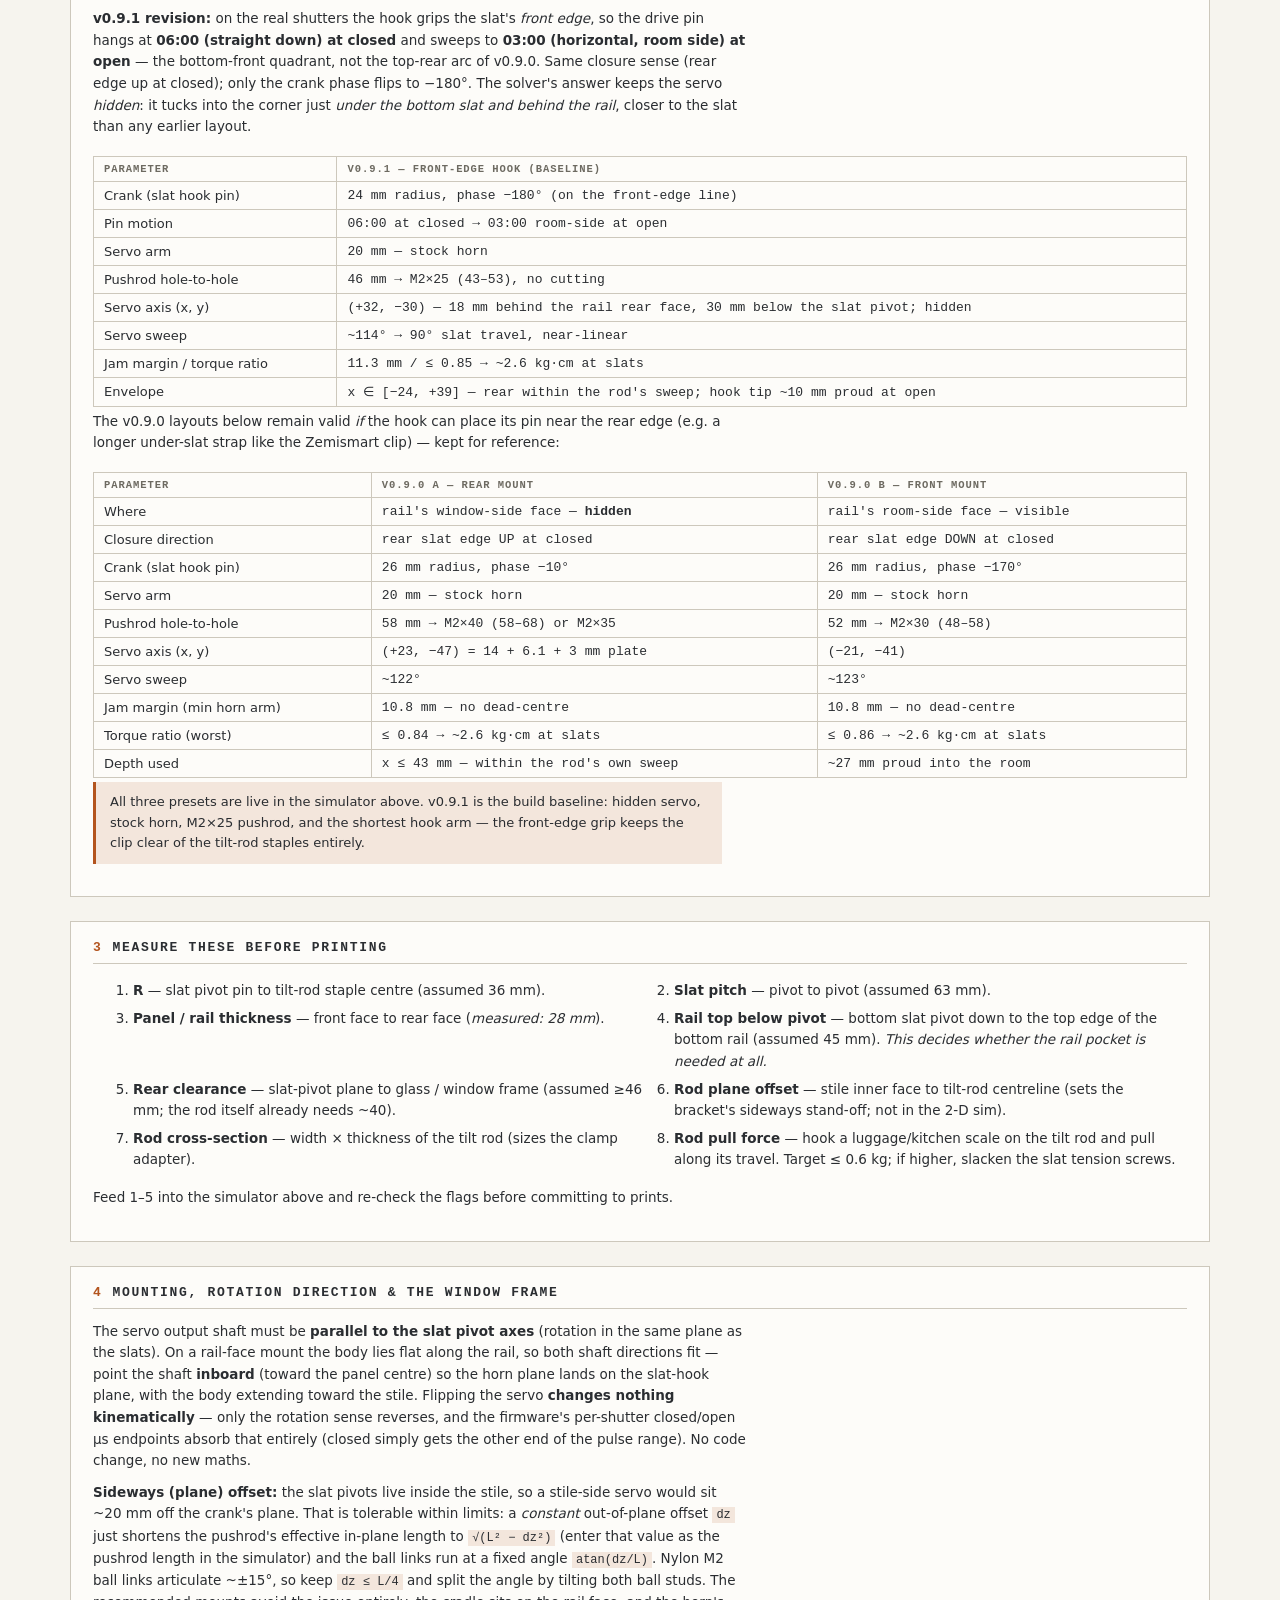
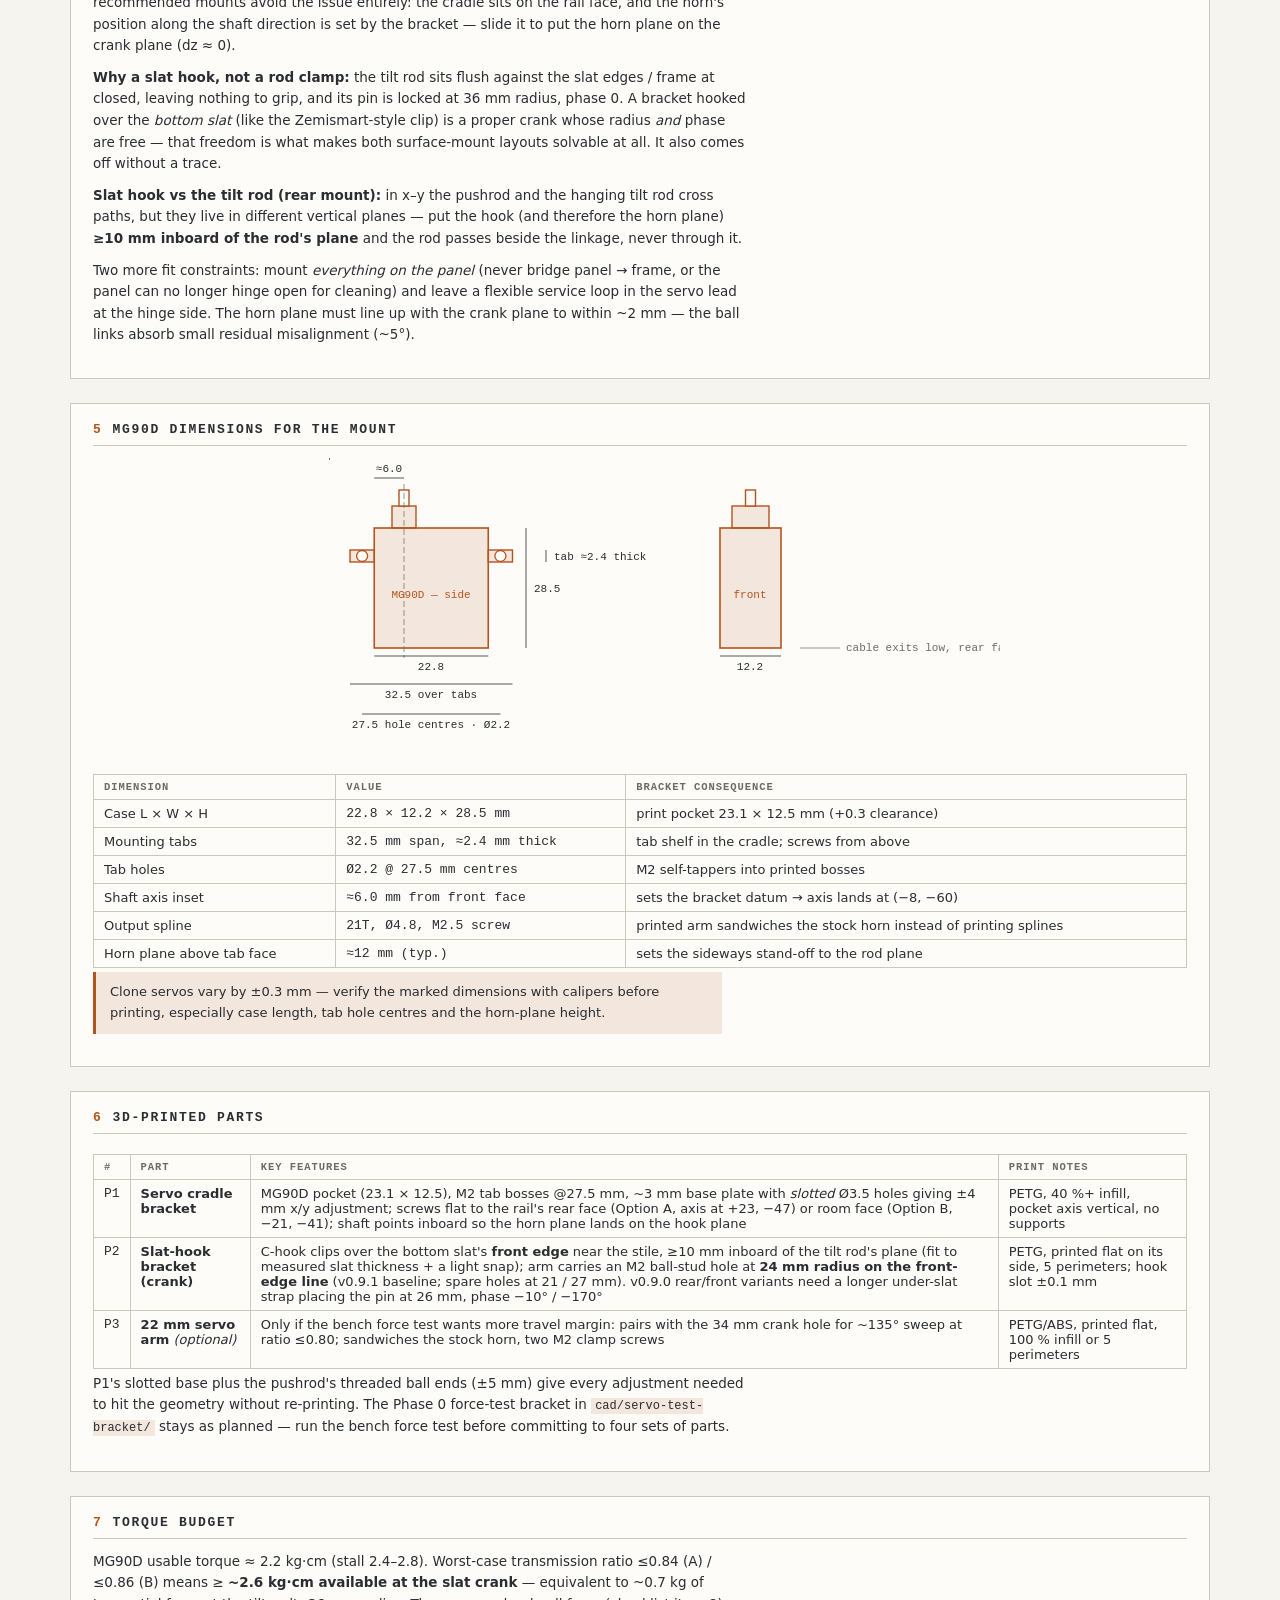
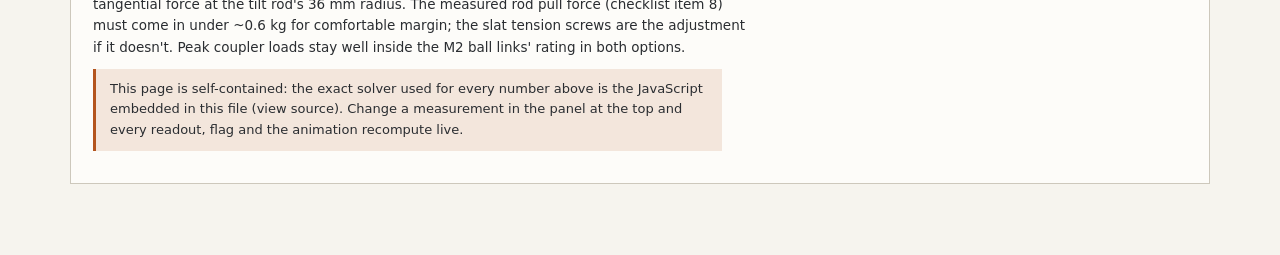
==== commit 1c787906: "docs(v0.9.1): front-edge hook baseline - pin swings 06:00->03:00, servo tucked under slat Owner corr" ====
--- a/docs/tilt-linkage-design.html
+++ b/docs/tilt-linkage-design.html
@@ -163,8 +163,9 @@
 
     <aside>
       <div class="presets">
-        <button type="button" data-preset="rear" class="active">Rear mount (hidden)</button>
-        <button type="button" data-preset="front">Front mount (room side)</button>
+        <button type="button" data-preset="frontEdge" class="active">v0.9.1 front-edge hook</button>
+        <button type="button" data-preset="rear">v0.9.0 rear</button>
+        <button type="button" data-preset="front">v0.9.0 front</button>
       </div>
       <div class="readouts" id="readouts"></div>
       <ul class="flags" id="flags"></ul>
@@ -202,17 +203,33 @@
     </section>
 
     <section>
-      <h2><span class="no">2</span>Two workable layouts (28 mm frame, measured)</h2>
-      <p>
-        With the frame measured at <strong>28 mm thick</strong>, the mortised-pocket concept is dead
-        (a 39 mm pocket cannot live in a 28 mm rail) — but surface mounting works on <em>either</em>
-        face of the bottom rail. Both layouts drive a printed <em>slat-hook bracket</em> (clips over
-        the bottom slat — no screws in the slat, no connection to the flush-fitting tilt rod) and are
-        near-perfect mirror images. The one physical difference: each mount only works with one slat
-        closure direction.
+      <h2><span class="no">2</span>Baseline v0.9.1 — front-edge hook (plus the v0.9.0 layouts)</h2>
+      <p>
+        <strong>v0.9.1 revision:</strong> on the real shutters the hook grips the slat's
+        <em>front edge</em>, so the drive pin hangs at <strong>06:00 (straight down) at closed</strong>
+        and sweeps to <strong>03:00 (horizontal, room side) at open</strong> — the bottom-front
+        quadrant, not the top-rear arc of v0.9.0. Same closure sense (rear edge up at closed); only
+        the crank phase flips to −180°. The solver's answer keeps the servo <em>hidden</em>: it tucks
+        into the corner just <em>under the bottom slat and behind the rail</em>, closer to the slat
+        than any earlier layout.
       </p>
       <div class="tblwrap"><table>
-        <tr><th>Parameter</th><th>Option A — rear mount (recommended)</th><th>Option B — front mount</th></tr>
+        <tr><th>Parameter</th><th>v0.9.1 — front-edge hook (baseline)</th></tr>
+        <tr><td>Crank (slat hook pin)</td><td class="num">24 mm radius, phase −180° (on the front-edge line)</td></tr>
+        <tr><td>Pin motion</td><td class="num">06:00 at closed → 03:00 room-side at open</td></tr>
+        <tr><td>Servo arm</td><td class="num">20 mm — stock horn</td></tr>
+        <tr><td>Pushrod hole-to-hole</td><td class="num">46 mm → M2×25 (43–53), no cutting</td></tr>
+        <tr><td>Servo axis (x, y)</td><td class="num">(+32, −30) — 18 mm behind the rail rear face, 30 mm below the slat pivot; hidden</td></tr>
+        <tr><td>Servo sweep</td><td class="num">~114° → 90° slat travel, near-linear</td></tr>
+        <tr><td>Jam margin / torque ratio</td><td class="num">11.3 mm / ≤ 0.85 → ~2.6 kg·cm at slats</td></tr>
+        <tr><td>Envelope</td><td class="num">x ∈ [−24, +39] — rear within the rod's sweep; hook tip ~10 mm proud at open</td></tr>
+      </table></div>
+      <p>
+        The v0.9.0 layouts below remain valid <em>if</em> the hook can place its pin near the rear
+        edge (e.g. a longer under-slat strap like the Zemismart clip) — kept for reference:
+      </p>
+      <div class="tblwrap"><table>
+        <tr><th>Parameter</th><th>v0.9.0 A — rear mount</th><th>v0.9.0 B — front mount</th></tr>
         <tr><td>Where</td><td class="num">rail's window-side face — <strong>hidden</strong></td><td class="num">rail's room-side face — visible</td></tr>
         <tr><td>Closure direction</td><td class="num">rear slat edge UP at closed</td><td class="num">rear slat edge DOWN at closed</td></tr>
         <tr><td>Crank (slat hook pin)</td><td class="num">26 mm radius, phase −10°</td><td class="num">26 mm radius, phase −170°</td></tr>
@@ -225,10 +242,9 @@
         <tr><td>Depth used</td><td class="num">x ≤ 43 mm — within the rod's own sweep</td><td class="num">~27 mm proud into the room</td></tr>
       </table></div>
       <p class="callout">
-        Option A hides everything behind the panel and needs no more window depth than the hidden
-        tilt rod already sweeps — but it closes the slats room-side-edge-down. If the shutters must
-        close the other way (room-side edge up), use Option B and accept the visible servo. Compare
-        both live with the preset buttons above.
+        All three presets are live in the simulator above. v0.9.1 is the build baseline: hidden
+        servo, stock horn, M2×25 pushrod, and the shortest hook arm — the front-edge grip keeps the
+        clip clear of the tilt-rod staples entirely.
       </p>
     </section>
 
@@ -357,7 +373,7 @@
             <td>MG90D pocket (23.1 × 12.5), M2 tab bosses @27.5 mm, ~3 mm base plate with <em>slotted</em> Ø3.5 holes giving ±4 mm x/y adjustment; screws flat to the rail's rear face (Option A, axis at +23, −47) or room face (Option B, −21, −41); shaft points inboard so the horn plane lands on the hook plane</td>
             <td>PETG, 40 %+ infill, pocket axis vertical, no supports</td></tr>
         <tr><td class="num">P2</td><td><strong>Slat-hook bracket (crank)</strong></td>
-            <td>C-hook clips over the bottom slat near the stile, ≥10 mm inboard of the tilt rod's plane (fit to measured slat thickness + a light snap); arm carries an M2 ball-stud hole at <strong>26 mm radius</strong>, phase <strong>−10°</strong> (A) or <strong>−170°</strong> (B); spare holes at 22 / 30 mm. Same idea as the Zemismart clip but with the pin where the solver wants it</td>
+            <td>C-hook clips over the bottom slat's <strong>front edge</strong> near the stile, ≥10 mm inboard of the tilt rod's plane (fit to measured slat thickness + a light snap); arm carries an M2 ball-stud hole at <strong>24 mm radius on the front-edge line</strong> (v0.9.1 baseline; spare holes at 21 / 27 mm). v0.9.0 rear/front variants need a longer under-slat strap placing the pin at 26 mm, phase −10° / −170°</td>
             <td>PETG, printed flat on its side, 5 perimeters; hook slot ±0.1 mm</td></tr>
         <tr><td class="num">P3</td><td><strong>22 mm servo arm</strong> <em>(optional)</em></td>
             <td>Only if the bench force test wants more travel margin: pairs with the 34 mm crank hole for ~135° sweep at ratio ≤0.80; sandwiches the stock horn, two M2 clamp screws</td>
@@ -393,12 +409,14 @@
 <script>
 'use strict';
 const PRESETS = {
+  frontEdge: { R: 36, slatW: 75, pitch: 63, panelT: 28, railTop: 45, rearClear: 46,
+           armR: 20, rodL: 46, Sx: 32, Sy: -30, crankR: 24, crankPh: -180, closedDeg: 90, openDeg: 0 },
   rear:  { R: 36, slatW: 75, pitch: 63, panelT: 28, railTop: 45, rearClear: 46,
            armR: 20, rodL: 58, Sx: 23, Sy: -47, crankR: 26, crankPh: -10, closedDeg: 90, openDeg: 0 },
   front: { R: 36, slatW: 75, pitch: 63, panelT: 28, railTop: 45, rearClear: 46,
            armR: 20, rodL: 52, Sx: -21, Sy: -41, crankR: 26, crankPh: -170, closedDeg: -90, openDeg: 0 },
 };
-const P = Object.assign({}, PRESETS.rear);
+const P = Object.assign({}, PRESETS.frontEdge);
 const SHUTTER_FIELDS = [
   ['R','Pivot → rod staple radius','mm'], ['slatW','Slat width','mm'], ['pitch','Slat pitch','mm'],
   ['panelT','Panel / rail thickness','mm'], ['railTop','Rail top below pivot','mm'],
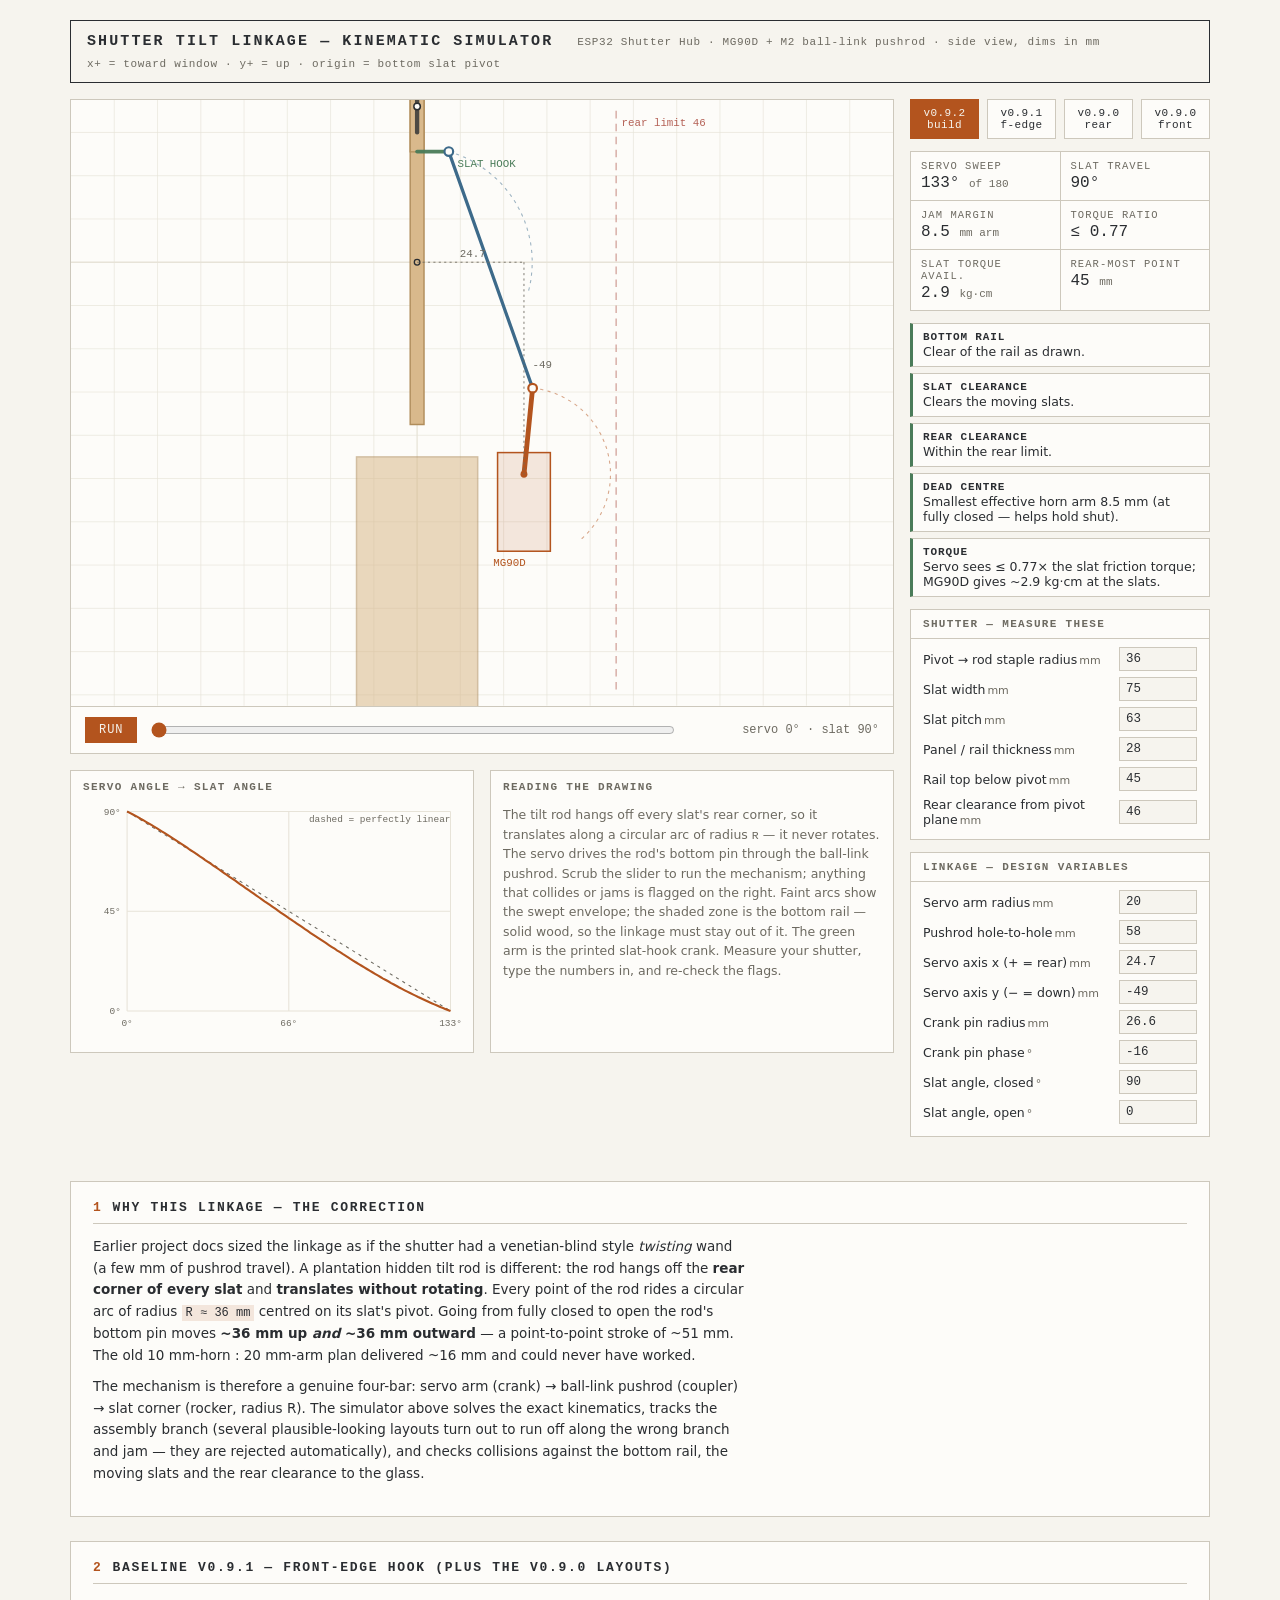
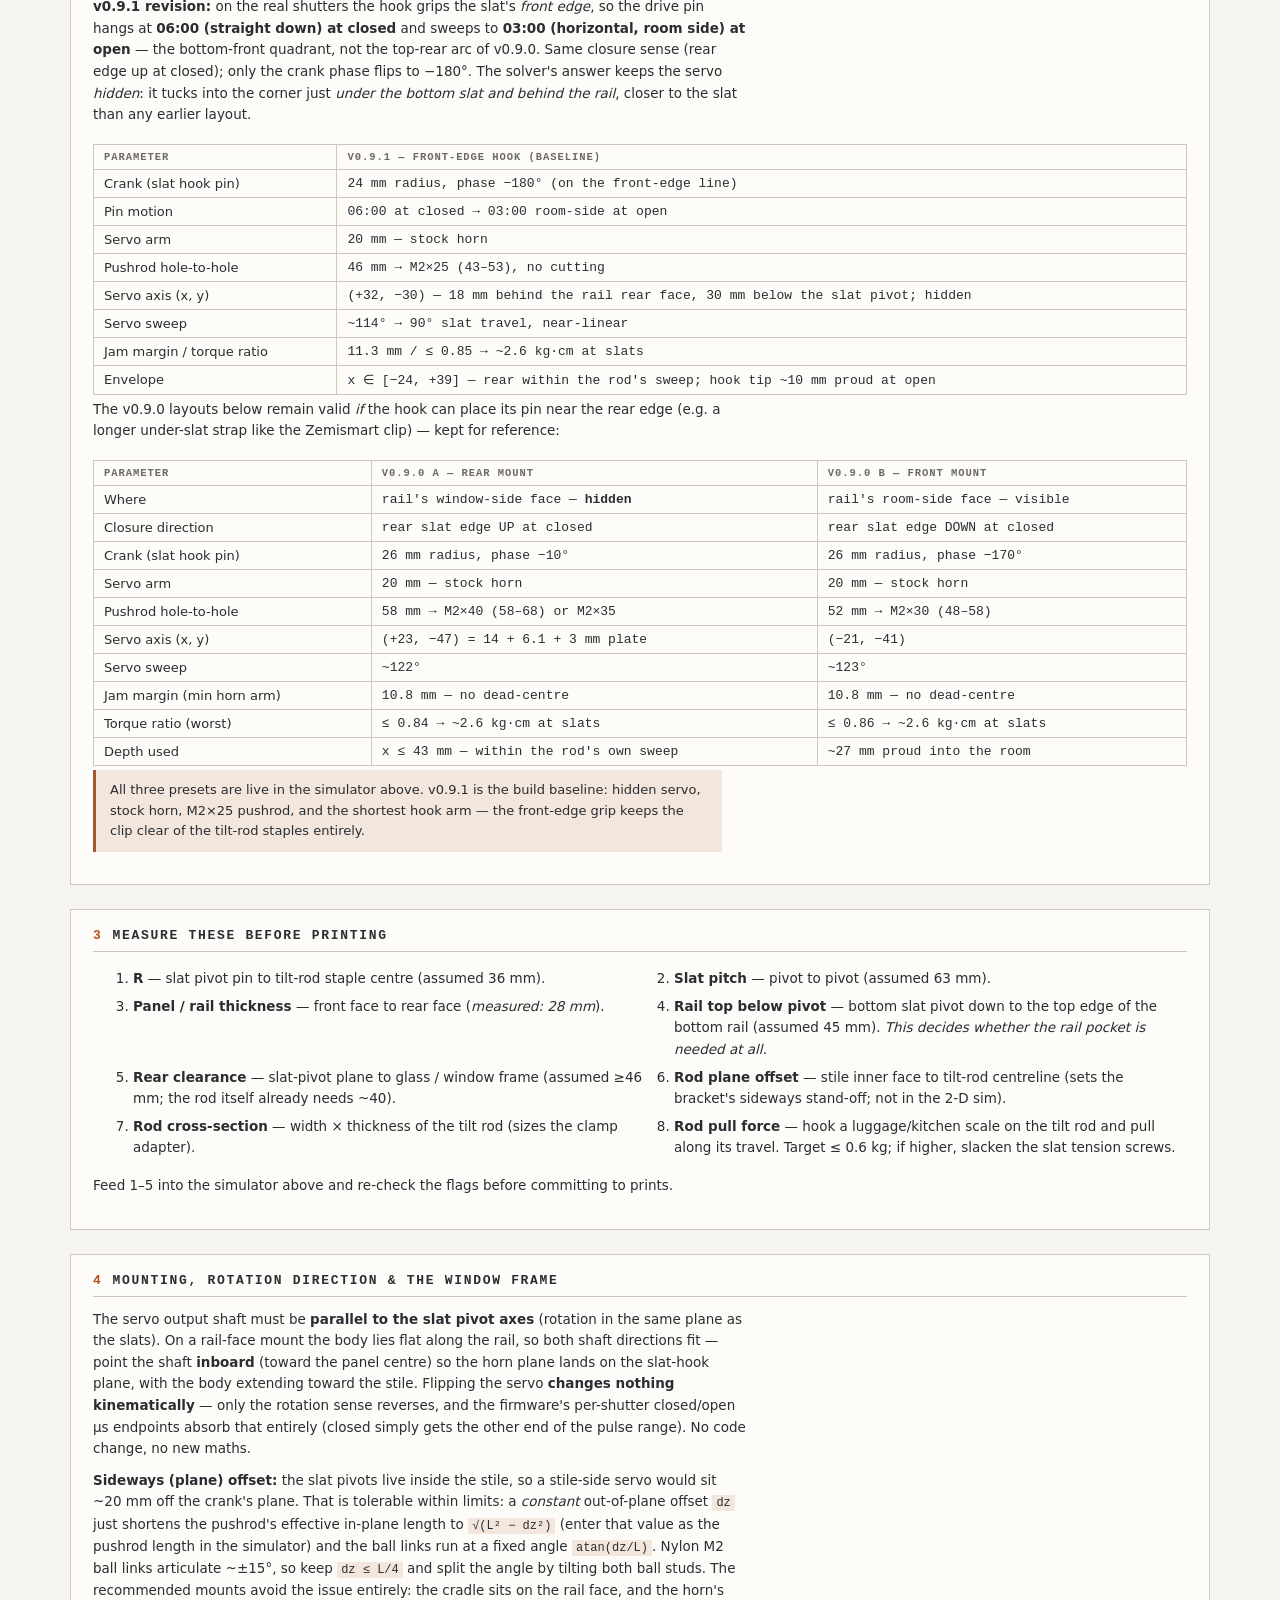
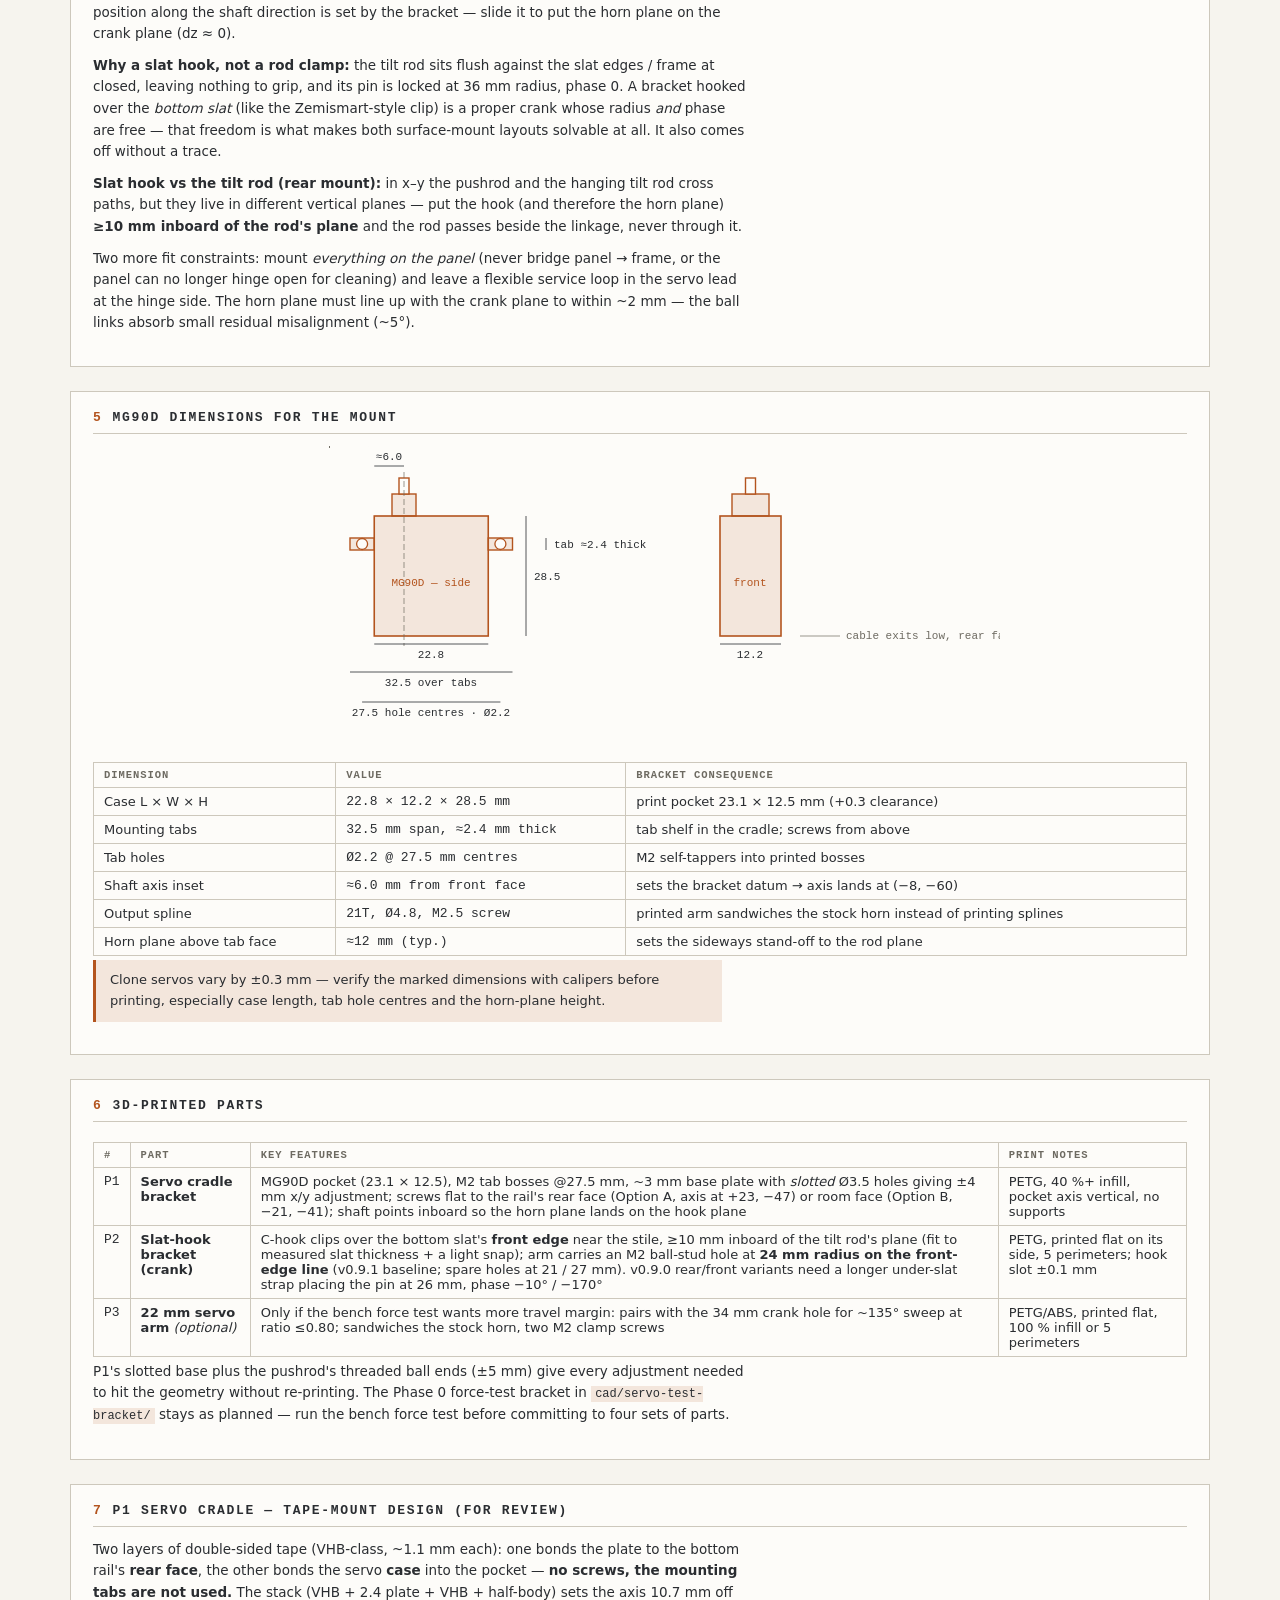
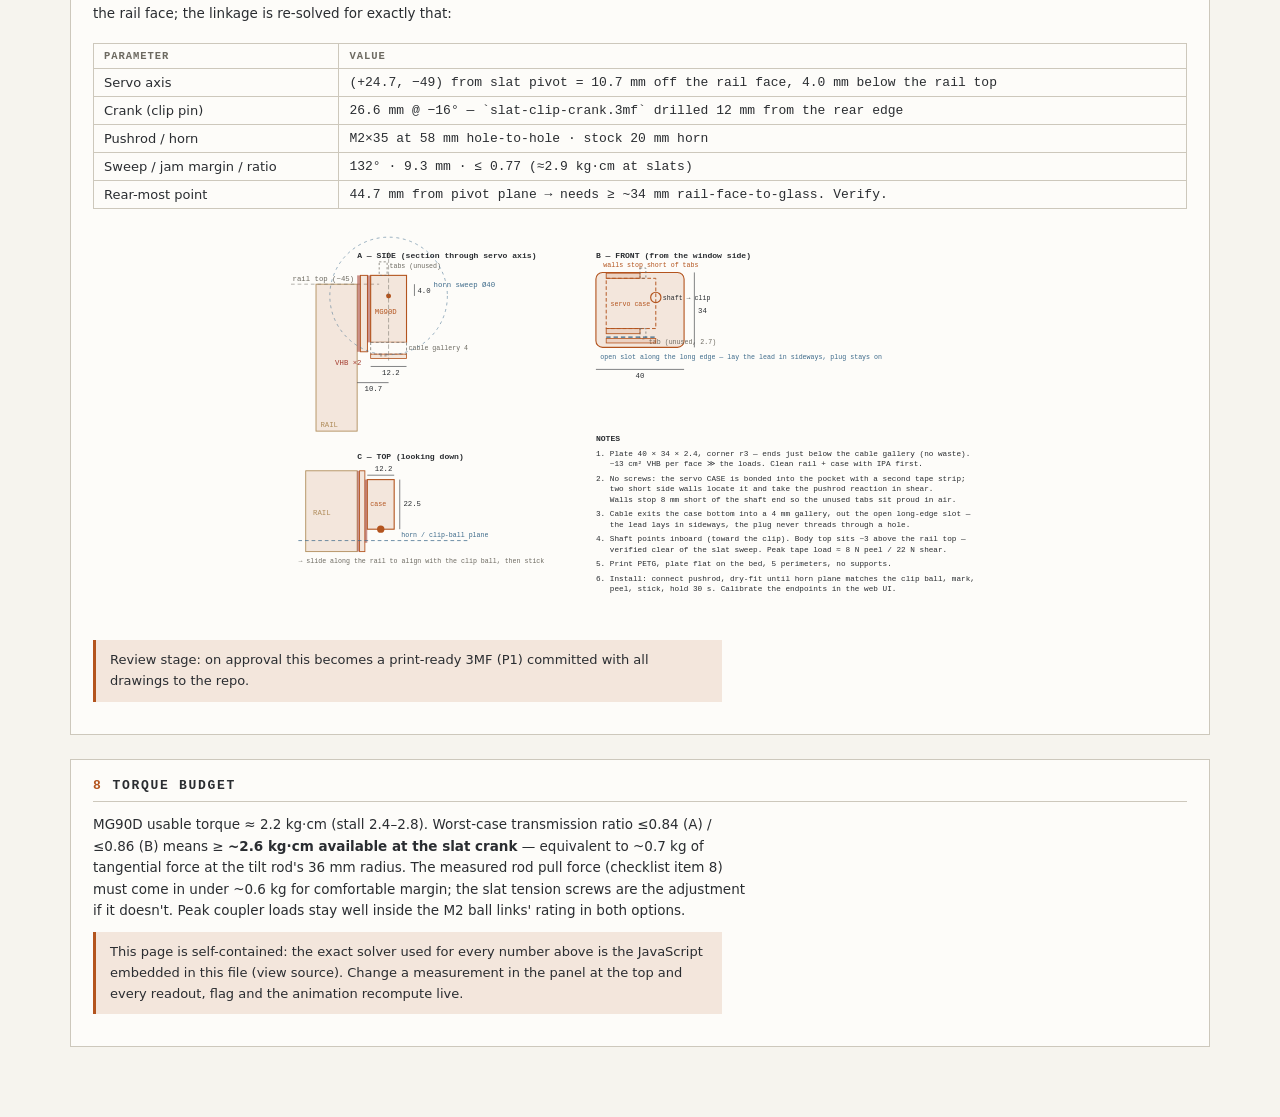
==== commit 466bca9b: "docs(v0.9.2): complete mechanical build package for the tilt actuator Settled, buildable design - th" ====
--- a/docs/tilt-linkage-design.html
+++ b/docs/tilt-linkage-design.html
@@ -163,7 +163,8 @@
 
     <aside>
       <div class="presets">
-        <button type="button" data-preset="frontEdge" class="active">v0.9.1 front-edge hook</button>
+        <button type="button" data-preset="build" class="active">v0.9.2 build</button>
+        <button type="button" data-preset="frontEdge">v0.9.1 f-edge</button>
         <button type="button" data-preset="rear">v0.9.0 rear</button>
         <button type="button" data-preset="front">v0.9.0 front</button>
       </div>
@@ -388,7 +389,141 @@
     </section>
 
     <section>
-      <h2><span class="no">7</span>Torque budget</h2>
+      <h2><span class="no">7</span>P1 servo cradle — tape-mount design (for review)</h2>
+      <p>
+        Two layers of double-sided tape (VHB-class, ~1.1 mm each): one bonds the plate to the bottom
+        rail's <strong>rear face</strong>, the other bonds the servo <strong>case</strong> into the
+        pocket — <strong>no screws, the mounting tabs are not used.</strong> The stack (VHB + 2.4 plate +
+        VHB + half-body) sets the axis 10.7 mm off the rail face; the linkage is re-solved for exactly that:
+      </p>
+      <div class="tblwrap"><table>
+        <tr><th>Parameter</th><th>Value</th></tr>
+        <tr><td>Servo axis</td><td class="num">(+24.7, −49) from slat pivot = 10.7 mm off the rail face, 4.0 mm below the rail top</td></tr>
+        <tr><td>Crank (clip pin)</td><td class="num">26.6 mm @ −16° — `slat-clip-crank.3mf` drilled 12 mm from the rear edge</td></tr>
+        <tr><td>Pushrod / horn</td><td class="num">M2×35 at 58 mm hole-to-hole · stock 20 mm horn</td></tr>
+        <tr><td>Sweep / jam margin / ratio</td><td class="num">132° · 9.3 mm · ≤ 0.77 (≈2.9 kg·cm at slats)</td></tr>
+        <tr><td>Rear-most point</td><td class="num">44.7 mm from pivot plane → needs ≥ ~34 mm rail-face-to-glass. Verify.</td></tr>
+      </table></div>
+
+      <div class="dim-svg">
+      <svg viewBox="0 0 980 560" role="img" aria-label="Three orthographic views of the P1 tape-mounted servo cradle, no screw tabs">
+        <g font-family="var(--mono)" font-size="10" fill="var(--ink)">
+          <!-- ================= VIEW A: side (x-y), scale 4 -->
+          <g transform="translate(105,70)">
+            <text x="0" y="-20" font-size="11" font-weight="600">A — SIDE (section through servo axis)</text>
+            <!-- rail -->
+            <rect x="-56" y="16" width="56" height="200" fill="var(--accent-soft)" stroke="var(--wood-edge)" stroke-width="1.2"/>
+            <text x="-50" y="210" fill="var(--wood-edge)">RAIL</text>
+            <line x1="-90" y1="16" x2="30" y2="16" stroke="var(--muted)" stroke-width=".7" stroke-dasharray="5 4"/>
+            <text x="-88" y="11" fill="var(--muted)">rail top (−45)</text>
+            <!-- stack in x (scale 4): VHB 0..4.4, plate 4.4..14.0, VHB 14.0..18.4, body 18.4..67.2 -->
+            <rect x="0" y="4" width="4.4" height="104" fill="var(--warn)" opacity=".55"/>
+            <rect x="4.4" y="4" width="9.6" height="104" fill="var(--accent-soft)" stroke="var(--accent)" stroke-width="1.3"/>
+            <rect x="14.0" y="4" width="4.4" height="91.2" fill="var(--warn)" opacity=".55"/>
+            <text x="-30" y="126" fill="var(--warn)">VHB ×2</text>
+            <!-- servo body 12.2(x)=48.8 wide, 22.8(y)=91.2 tall; top 3 above rail top -> y=4 -->
+            <rect x="18.4" y="4" width="48.8" height="91.2" fill="var(--accent-soft)" stroke="var(--accent)" stroke-width="1.5"/>
+            <text x="24" y="56" fill="var(--accent)">MG90D</text>
+            <!-- tab flanges (unused): 2.7 thick, extend body in y; ghosted -->
+            <rect x="30" y="-14.4" width="10.8" height="18.4" fill="none" stroke="var(--muted)" stroke-width="1" stroke-dasharray="3 3"/>
+            <rect x="30" y="95.2" width="10.8" height="18.4" fill="none" stroke="var(--muted)" stroke-width="1" stroke-dasharray="3 3"/>
+            <text x="44" y="-6" fill="var(--muted)" font-size="9">tabs (unused)</text>
+            <!-- cable gallery: 4mm under body -> below y=95.2, floor -->
+            <rect x="18.4" y="95.2" width="48.8" height="16" fill="var(--panel)" stroke="var(--muted)" stroke-width="1" stroke-dasharray="4 3"/>
+            <text x="70" y="105" fill="var(--muted)" font-size="9">cable gallery 4</text>
+            <rect x="18.4" y="111.2" width="48.8" height="6" fill="var(--accent-soft)" stroke="var(--accent)" stroke-width="1.1"/>
+            <!-- axis: body center -> x=42.8 ; 4 below rail top -> y=32 -->
+            <circle cx="42.8" cy="32" r="3.4" fill="var(--accent)"/>
+            <line x1="42.8" y1="-28" x2="42.8" y2="120" stroke="var(--muted)" stroke-width=".7" stroke-dasharray="6 3"/>
+            <circle cx="42.8" cy="32" r="80" fill="none" stroke="var(--steel)" stroke-width="1" stroke-dasharray="4 5" opacity=".7"/>
+            <text x="104" y="20" fill="var(--steel)">horn sweep Ø40</text>
+            <!-- dims -->
+            <line x1="0" y1="150" x2="42.8" y2="150" stroke="var(--ink)" stroke-width=".8"/>
+            <text x="10" y="162">10.7</text>
+            <line x1="78" y1="16" x2="78" y2="32" stroke="var(--ink)" stroke-width=".8"/>
+            <text x="82" y="28">4.0</text>
+            <line x1="18.4" y1="128" x2="67.2" y2="128" stroke="var(--ink)" stroke-width=".8"/>
+            <text x="34" y="140">12.2</text>
+          </g>
+          <!-- ================= VIEW B: front (z-y), scale 3 -->
+          <g transform="translate(430,70)">
+            <text x="0" y="-20" font-size="11" font-weight="600">B — FRONT (from the window side)</text>
+            <!-- plate 40(z) x 34(y) -> 120 x 102 -->
+            <rect x="0" y="0" width="120" height="102" rx="9" fill="var(--accent-soft)" stroke="var(--accent)" stroke-width="1.5"/>
+            <!-- body dashed: 22.5(z)=67.5 x 22.8(y)=68.4, at z-left, y 8..76.4 -->
+            <rect x="14" y="8" width="67.5" height="68.4" fill="none" stroke="var(--accent)" stroke-width="1.3" stroke-dasharray="5 3"/>
+            <text x="20" y="46" fill="var(--accent)" font-size="9">servo case</text>
+            <!-- shaft at inboard (+z) end -->
+            <circle cx="81.5" cy="34" r="7" fill="none" stroke="var(--accent)" stroke-width="1.6"/>
+            <text x="91" y="37" font-size="9">shaft → clip</text>
+            <!-- side walls run from cable end, STOP short of the shaft/tab end -->
+            <rect x="14" y="1" width="46" height="7" fill="var(--accent-soft)" stroke="var(--accent)" stroke-width="1.2"/>
+            <rect x="14" y="76.4" width="46" height="7" fill="var(--accent-soft)" stroke="var(--accent)" stroke-width="1.2"/>
+            <text x="10" y="-8" font-size="9" fill="var(--accent)">walls stop short of tabs</text>
+            <!-- tab flanges proud, in clear air near shaft end -->
+            <rect x="60" y="-6" width="8" height="14" fill="none" stroke="var(--muted)" stroke-width="1" stroke-dasharray="3 3"/>
+            <rect x="60" y="76.4" width="8" height="14" fill="none" stroke="var(--muted)" stroke-width="1" stroke-dasharray="3 3"/>
+            <text x="72" y="98" font-size="9" fill="var(--muted)">tab (unused, 2.7)</text>
+            <!-- cable gallery + open lay-in slot at the bottom (−y) -->
+            <rect x="14" y="90" width="67.5" height="6" fill="var(--accent-soft)" stroke="var(--accent)" stroke-width="1.1"/>
+            <line x1="14" y1="88" x2="81.5" y2="88" stroke="var(--steel)" stroke-width="1.6" stroke-dasharray="6 4"/>
+            <text x="6" y="118" fill="var(--steel)" font-size="9">open slot along the long edge — lay the lead in sideways, plug stays on</text>
+            <!-- dims -->
+            <line x1="0" y1="132" x2="120" y2="132" stroke="var(--ink)" stroke-width=".8"/>
+            <text x="54" y="144">40</text>
+            <line x1="134" y1="0" x2="134" y2="102" stroke="var(--ink)" stroke-width=".8"/>
+            <text x="139" y="55">34</text>
+          </g>
+          <!-- ================= VIEW C: top (x-z), scale 3 -->
+          <g transform="translate(105,340)">
+            <text x="0" y="-16" font-size="11" font-weight="600">C — TOP (looking down)</text>
+            <rect x="-70" y="0" width="70" height="110" fill="var(--accent-soft)" stroke="var(--wood-edge)" stroke-width="1.2"/>
+            <text x="-60" y="60" fill="var(--wood-edge)">RAIL</text>
+            <!-- stack strips: VHB 3.3, plate 7.2, VHB 3.3 -->
+            <rect x="0" y="0" width="3.3" height="110" fill="var(--warn)" opacity=".55"/>
+            <rect x="3.3" y="0" width="7.2" height="110" fill="var(--accent-soft)" stroke="var(--accent)" stroke-width="1.2"/>
+            <rect x="10.5" y="12" width="3.3" height="86" fill="var(--warn)" opacity=".55"/>
+            <!-- body 12.2(x)=36.6 ; 22.5(z)=67.5, inboard downward -->
+            <rect x="13.8" y="12" width="36.6" height="67.5" fill="var(--accent-soft)" stroke="var(--accent)" stroke-width="1.5"/>
+            <text x="18" y="48" fill="var(--accent)" font-size="9">case</text>
+            <!-- shaft stub + horn/ball plane inboard -->
+            <circle cx="32.1" cy="79.5" r="5" fill="var(--accent)"/>
+            <line x1="-80" y1="95" x2="150" y2="95" stroke="var(--steel)" stroke-width="1" stroke-dasharray="5 4"/>
+            <text x="60" y="90" fill="var(--steel)" font-size="9">horn / clip-ball plane</text>
+            <text x="-80" y="126" fill="var(--muted)" font-size="9">→ slide along the rail to align with the clip ball, then stick</text>
+            <!-- dims -->
+            <line x1="13.8" y1="6" x2="50.4" y2="6" stroke="var(--ink)" stroke-width=".8"/>
+            <text x="24" y="0">12.2</text>
+            <line x1="58" y1="12" x2="58" y2="79.5" stroke="var(--ink)" stroke-width=".8"/>
+            <text x="63" y="48">22.5</text>
+          </g>
+          <!-- notes -->
+          <g transform="translate(430,300)" font-size="10.5">
+            <text x="0" y="0" font-size="11" font-weight="600">NOTES</text>
+            <text x="0" y="20">1. Plate 40 × 34 × 2.4, corner r3 — ends just below the cable gallery (no waste).</text>
+            <text x="0" y="34">&#160;&#160;&#160;~13 cm² VHB per face ≫ the loads. Clean rail + case with IPA first.</text>
+            <text x="0" y="54">2. No screws: the servo CASE is bonded into the pocket with a second tape strip;</text>
+            <text x="0" y="68">&#160;&#160;&#160;two short side walls locate it and take the pushrod reaction in shear.</text>
+            <text x="0" y="82">&#160;&#160;&#160;Walls stop 8 mm short of the shaft end so the unused tabs sit proud in air.</text>
+            <text x="0" y="102">3. Cable exits the case bottom into a 4 mm gallery, out the open long-edge slot —</text>
+            <text x="0" y="116">&#160;&#160;&#160;the lead lays in sideways, the plug never threads through a hole.</text>
+            <text x="0" y="136">4. Shaft points inboard (toward the clip). Body top sits ~3 above the rail top —</text>
+            <text x="0" y="150">&#160;&#160;&#160;verified clear of the slat sweep. Peak tape load ≈ 8 N peel / 22 N shear.</text>
+            <text x="0" y="170">5. Print PETG, plate flat on the bed, 5 perimeters, no supports.</text>
+            <text x="0" y="190">6. Install: connect pushrod, dry-fit until horn plane matches the clip ball, mark,</text>
+            <text x="0" y="204">&#160;&#160;&#160;peel, stick, hold 30 s. Calibrate the endpoints in the web UI.</text>
+          </g>
+        </g>
+      </svg>
+      </div>
+      <p class="callout">
+        Review stage: on approval this becomes a print-ready 3MF (P1) committed with all drawings
+        to the repo.
+      </p>
+    </section>
+
+    <section>
+      <h2><span class="no">8</span>Torque budget</h2>
       <p>
         MG90D usable torque ≈ 2.2 kg·cm (stall 2.4–2.8). Worst-case transmission ratio ≤0.84 (A) /
         ≤0.86 (B) means ≥ <strong>~2.6 kg·cm available at the slat crank</strong> — equivalent to
@@ -409,6 +544,8 @@
 <script>
 'use strict';
 const PRESETS = {
+  build: { R: 36, slatW: 75, pitch: 63, panelT: 28, railTop: 45, rearClear: 46,
+           armR: 20, rodL: 58, Sx: 24.7, Sy: -49, crankR: 26.6, crankPh: -16, closedDeg: 90, openDeg: 0 },
   frontEdge: { R: 36, slatW: 75, pitch: 63, panelT: 28, railTop: 45, rearClear: 46,
            armR: 20, rodL: 46, Sx: 32, Sy: -30, crankR: 24, crankPh: -180, closedDeg: 90, openDeg: 0 },
   rear:  { R: 36, slatW: 75, pitch: 63, panelT: 28, railTop: 45, rearClear: 46,
@@ -416,7 +553,7 @@
   front: { R: 36, slatW: 75, pitch: 63, panelT: 28, railTop: 45, rearClear: 46,
            armR: 20, rodL: 52, Sx: -21, Sy: -41, crankR: 26, crankPh: -170, closedDeg: -90, openDeg: 0 },
 };
-const P = Object.assign({}, PRESETS.frontEdge);
+const P = Object.assign({}, PRESETS.build);
 const SHUTTER_FIELDS = [
   ['R','Pivot → rod staple radius','mm'], ['slatW','Slat width','mm'], ['pitch','Slat pitch','mm'],
   ['panelT','Panel / rail thickness','mm'], ['railTop','Rail top below pivot','mm'],
